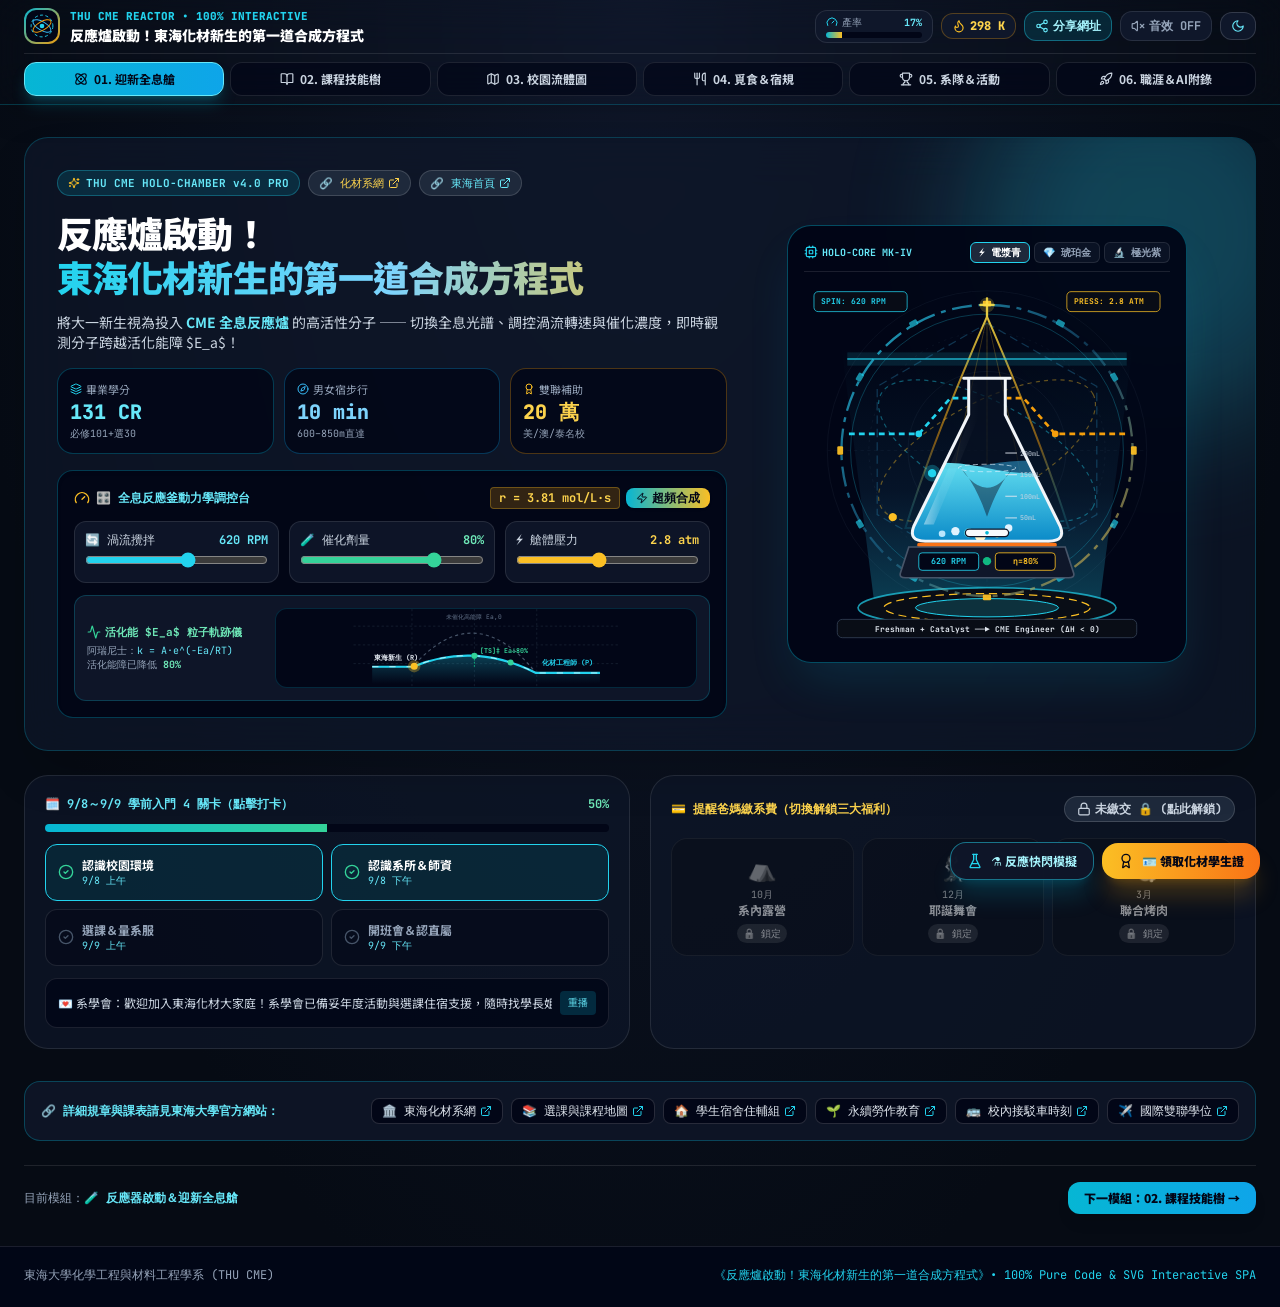
==== index.html @ 2db6695a "Deploy THU CME Reactor Interactive Web App & Dialogue PDF" ====
<!doctype html>
<html lang="zh-TW" class="dark">

<head>
  <meta charset="UTF-8" />
  <meta name="viewport" content="width=device-width, initial-scale=1.0, maximum-scale=5.0" />
  <title>反應爐啟動！東海化材新生的第一道合成方程式 | THU CME Reactor Console</title>
  <link rel="preconnect" href="https://fonts.googleapis.com">
  <link rel="preconnect" href="https://fonts.gstatic.com" crossorigin>
  <link
    href="https://fonts.googleapis.com/css2?family=Inter:wght@400;600;700;900&family=JetBrains+Mono:wght@400;600;700;800&family=Noto+Sans+TC:wght@400;500;700;900&display=swap"
    rel="stylesheet">
  <script type="module" crossorigin src="./assets/index--ersOD9B.js"></script>
  <link rel="stylesheet" crossorigin href="./assets/index-Bvczuf5m.css">
</head>

<body
  class="bg-[#060B14] text-slate-100 antialiased selection:bg-cyan-500/30 selection:text-cyan-200 overflow-x-hidden">
  <div id="root"></div>
</body>

</html>
---- assets/index-Bvczuf5m.css ----
*,:before,:after{--tw-border-spacing-x: 0;--tw-border-spacing-y: 0;--tw-translate-x: 0;--tw-translate-y: 0;--tw-rotate: 0;--tw-skew-x: 0;--tw-skew-y: 0;--tw-scale-x: 1;--tw-scale-y: 1;--tw-pan-x: ;--tw-pan-y: ;--tw-pinch-zoom: ;--tw-scroll-snap-strictness: proximity;--tw-gradient-from-position: ;--tw-gradient-via-position: ;--tw-gradient-to-position: ;--tw-ordinal: ;--tw-slashed-zero: ;--tw-numeric-figure: ;--tw-numeric-spacing: ;--tw-numeric-fraction: ;--tw-ring-inset: ;--tw-ring-offset-width: 0px;--tw-ring-offset-color: #fff;--tw-ring-color: rgb(59 130 246 / .5);--tw-ring-offset-shadow: 0 0 #0000;--tw-ring-shadow: 0 0 #0000;--tw-shadow: 0 0 #0000;--tw-shadow-colored: 0 0 #0000;--tw-blur: ;--tw-brightness: ;--tw-contrast: ;--tw-grayscale: ;--tw-hue-rotate: ;--tw-invert: ;--tw-saturate: ;--tw-sepia: ;--tw-drop-shadow: ;--tw-backdrop-blur: ;--tw-backdrop-brightness: ;--tw-backdrop-contrast: ;--tw-backdrop-grayscale: ;--tw-backdrop-hue-rotate: ;--tw-backdrop-invert: ;--tw-backdrop-opacity: ;--tw-backdrop-saturate: ;--tw-backdrop-sepia: ;--tw-contain-size: ;--tw-contain-layout: ;--tw-contain-paint: ;--tw-contain-style: }::backdrop{--tw-border-spacing-x: 0;--tw-border-spacing-y: 0;--tw-translate-x: 0;--tw-translate-y: 0;--tw-rotate: 0;--tw-skew-x: 0;--tw-skew-y: 0;--tw-scale-x: 1;--tw-scale-y: 1;--tw-pan-x: ;--tw-pan-y: ;--tw-pinch-zoom: ;--tw-scroll-snap-strictness: proximity;--tw-gradient-from-position: ;--tw-gradient-via-position: ;--tw-gradient-to-position: ;--tw-ordinal: ;--tw-slashed-zero: ;--tw-numeric-figure: ;--tw-numeric-spacing: ;--tw-numeric-fraction: ;--tw-ring-inset: ;--tw-ring-offset-width: 0px;--tw-ring-offset-color: #fff;--tw-ring-color: rgb(59 130 246 / .5);--tw-ring-offset-shadow: 0 0 #0000;--tw-ring-shadow: 0 0 #0000;--tw-shadow: 0 0 #0000;--tw-shadow-colored: 0 0 #0000;--tw-blur: ;--tw-brightness: ;--tw-contrast: ;--tw-grayscale: ;--tw-hue-rotate: ;--tw-invert: ;--tw-saturate: ;--tw-sepia: ;--tw-drop-shadow: ;--tw-backdrop-blur: ;--tw-backdrop-brightness: ;--tw-backdrop-contrast: ;--tw-backdrop-grayscale: ;--tw-backdrop-hue-rotate: ;--tw-backdrop-invert: ;--tw-backdrop-opacity: ;--tw-backdrop-saturate: ;--tw-backdrop-sepia: ;--tw-contain-size: ;--tw-contain-layout: ;--tw-contain-paint: ;--tw-contain-style: }*,:before,:after{box-sizing:border-box;border-width:0;border-style:solid;border-color:#e5e7eb}:before,:after{--tw-content: ""}html,:host{line-height:1.5;-webkit-text-size-adjust:100%;-moz-tab-size:4;-o-tab-size:4;tab-size:4;font-family:Noto Sans TC,Inter,system-ui,sans-serif;font-feature-settings:normal;font-variation-settings:normal;-webkit-tap-highlight-color:transparent}body{margin:0;line-height:inherit}hr{height:0;color:inherit;border-top-width:1px}abbr:where([title]){-webkit-text-decoration:underline dotted;text-decoration:underline dotted}h1,h2,h3,h4,h5,h6{font-size:inherit;font-weight:inherit}a{color:inherit;text-decoration:inherit}b,strong{font-weight:bolder}code,kbd,samp,pre{font-family:JetBrains Mono,monospace;font-feature-settings:normal;font-variation-settings:normal;font-size:1em}small{font-size:80%}sub,sup{font-size:75%;line-height:0;position:relative;vertical-align:baseline}sub{bottom:-.25em}sup{top:-.5em}table{text-indent:0;border-color:inherit;border-collapse:collapse}button,input,optgroup,select,textarea{font-family:inherit;font-feature-settings:inherit;font-variation-settings:inherit;font-size:100%;font-weight:inherit;line-height:inherit;letter-spacing:inherit;color:inherit;margin:0;padding:0}button,select{text-transform:none}button,input:where([type=button]),input:where([type=reset]),input:where([type=submit]){-webkit-appearance:button;background-color:transparent;background-image:none}:-moz-focusring{outline:auto}:-moz-ui-invalid{box-shadow:none}progress{vertical-align:baseline}::-webkit-inner-spin-button,::-webkit-outer-spin-button{height:auto}[type=search]{-webkit-appearance:textfield;outline-offset:-2px}::-webkit-search-decoration{-webkit-appearance:none}::-webkit-file-upload-button{-webkit-appearance:button;font:inherit}summary{display:list-item}blockquote,dl,dd,h1,h2,h3,h4,h5,h6,hr,figure,p,pre{margin:0}fieldset{margin:0;padding:0}legend{padding:0}ol,ul,menu{list-style:none;margin:0;padding:0}dialog{padding:0}textarea{resize:vertical}input::-moz-placeholder,textarea::-moz-placeholder{opacity:1;color:#9ca3af}input::placeholder,textarea::placeholder{opacity:1;color:#9ca3af}button,[role=button]{cursor:pointer}:disabled{cursor:default}img,svg,video,canvas,audio,iframe,embed,object{display:block;vertical-align:middle}img,video{max-width:100%;height:auto}[hidden]:where(:not([hidden=until-found])){display:none}html,body{font-family:Noto Sans TC,Inter,system-ui,-apple-system,sans-serif;overflow-x:hidden;max-width:100vw;-webkit-tap-highlight-color:transparent}.pointer-events-none{pointer-events:none}.static{position:static}.fixed{position:fixed}.absolute{position:absolute}.relative{position:relative}.sticky{position:sticky}.inset-0{top:0;right:0;bottom:0;left:0}.-right-24{right:-6rem}.-top-24{top:-6rem}.bottom-3{bottom:.75rem}.left-3{left:.75rem}.right-3{right:.75rem}.top-0{top:0}.z-0{z-index:0}.z-10{z-index:10}.z-40{z-index:40}.z-50{z-index:50}.mx-auto{margin-left:auto;margin-right:auto}.my-1{margin-top:.25rem;margin-bottom:.25rem}.mb-0\.5{margin-bottom:.125rem}.mb-1{margin-bottom:.25rem}.mb-2{margin-bottom:.5rem}.mb-3{margin-bottom:.75rem}.mb-3\.5{margin-bottom:.875rem}.mb-4{margin-bottom:1rem}.ml-1{margin-left:.25rem}.ml-2{margin-left:.5rem}.mt-0\.5{margin-top:.125rem}.mt-1{margin-top:.25rem}.mt-2{margin-top:.5rem}.mt-3{margin-top:.75rem}.mt-4{margin-top:1rem}.mt-6{margin-top:1.5rem}.mt-8{margin-top:2rem}.line-clamp-1{overflow:hidden;display:-webkit-box;-webkit-box-orient:vertical;-webkit-line-clamp:1}.line-clamp-2{overflow:hidden;display:-webkit-box;-webkit-box-orient:vertical;-webkit-line-clamp:2}.block{display:block}.inline-block{display:inline-block}.flex{display:flex}.inline-flex{display:inline-flex}.grid{display:grid}.hidden{display:none}.h-1\.5{height:.375rem}.h-14{height:3.5rem}.h-16{height:4rem}.h-2{height:.5rem}.h-20{height:5rem}.h-3{height:.75rem}.h-3\.5{height:.875rem}.h-32{height:8rem}.h-36{height:9rem}.h-4{height:1rem}.h-5{height:1.25rem}.h-7{height:1.75rem}.h-9{height:2.25rem}.h-96{height:24rem}.h-auto{height:auto}.h-full{height:100%}.max-h-\[90vh\]{max-height:90vh}.min-h-screen{min-height:100vh}.w-14{width:3.5rem}.w-16{width:4rem}.w-20{width:5rem}.w-3{width:.75rem}.w-3\.5{width:.875rem}.w-4{width:1rem}.w-44{width:11rem}.w-48{width:12rem}.w-5{width:1.25rem}.w-7{width:1.75rem}.w-9{width:2.25rem}.w-96{width:24rem}.w-full{width:100%}.min-w-0{min-width:0px}.max-w-7xl{max-width:80rem}.max-w-\[260px\]{max-width:260px}.max-w-\[290px\]{max-width:290px}.max-w-\[360px\]{max-width:360px}.max-w-full{max-width:100%}.max-w-lg{max-width:32rem}.max-w-md{max-width:28rem}.flex-1{flex:1 1 0%}.shrink-0{flex-shrink:0}.origin-center{transform-origin:center}.scale-\[1\.01\]{--tw-scale-x: 1.01;--tw-scale-y: 1.01;transform:translate(var(--tw-translate-x),var(--tw-translate-y)) rotate(var(--tw-rotate)) skew(var(--tw-skew-x)) skewY(var(--tw-skew-y)) scaleX(var(--tw-scale-x)) scaleY(var(--tw-scale-y))}.scale-\[1\.02\]{--tw-scale-x: 1.02;--tw-scale-y: 1.02;transform:translate(var(--tw-translate-x),var(--tw-translate-y)) rotate(var(--tw-rotate)) skew(var(--tw-skew-x)) skewY(var(--tw-skew-y)) scaleX(var(--tw-scale-x)) scaleY(var(--tw-scale-y))}.transform{transform:translate(var(--tw-translate-x),var(--tw-translate-y)) rotate(var(--tw-rotate)) skew(var(--tw-skew-x)) skewY(var(--tw-skew-y)) scaleX(var(--tw-scale-x)) scaleY(var(--tw-scale-y))}@keyframes bounce{0%,to{transform:translateY(-25%);animation-timing-function:cubic-bezier(.8,0,1,1)}50%{transform:none;animation-timing-function:cubic-bezier(0,0,.2,1)}}.animate-bounce{animation:bounce 1s infinite}@keyframes ping{75%,to{transform:scale(2);opacity:0}}.animate-ping{animation:ping 1s cubic-bezier(0,0,.2,1) infinite}@keyframes pulse{50%{opacity:.5}}.animate-pulse{animation:pulse 2s cubic-bezier(.4,0,.6,1) infinite}.animate-spin{animation:spin 1s linear infinite}.animate-spin-reverse{animation:spin 24s linear infinite reverse}@keyframes spin{to{transform:rotate(360deg)}}.animate-spin-slow{animation:spin 18s linear infinite}.cursor-pointer{cursor:pointer}.select-none{-webkit-user-select:none;-moz-user-select:none;user-select:none}.resize{resize:both}.grid-cols-1{grid-template-columns:repeat(1,minmax(0,1fr))}.grid-cols-2{grid-template-columns:repeat(2,minmax(0,1fr))}.grid-cols-3{grid-template-columns:repeat(3,minmax(0,1fr))}.flex-row{flex-direction:row}.flex-col{flex-direction:column}.flex-wrap{flex-wrap:wrap}.items-start{align-items:flex-start}.items-center{align-items:center}.justify-center{justify-content:center}.justify-between{justify-content:space-between}.gap-0\.5{gap:.125rem}.gap-1{gap:.25rem}.gap-1\.5{gap:.375rem}.gap-2{gap:.5rem}.gap-2\.5{gap:.625rem}.gap-3{gap:.75rem}.gap-3\.5{gap:.875rem}.gap-4{gap:1rem}.gap-5{gap:1.25rem}.gap-6{gap:1.5rem}.space-y-1>:not([hidden])~:not([hidden]){--tw-space-y-reverse: 0;margin-top:calc(.25rem * calc(1 - var(--tw-space-y-reverse)));margin-bottom:calc(.25rem * var(--tw-space-y-reverse))}.space-y-1\.5>:not([hidden])~:not([hidden]){--tw-space-y-reverse: 0;margin-top:calc(.375rem * calc(1 - var(--tw-space-y-reverse)));margin-bottom:calc(.375rem * var(--tw-space-y-reverse))}.space-y-2>:not([hidden])~:not([hidden]){--tw-space-y-reverse: 0;margin-top:calc(.5rem * calc(1 - var(--tw-space-y-reverse)));margin-bottom:calc(.5rem * var(--tw-space-y-reverse))}.space-y-2\.5>:not([hidden])~:not([hidden]){--tw-space-y-reverse: 0;margin-top:calc(.625rem * calc(1 - var(--tw-space-y-reverse)));margin-bottom:calc(.625rem * var(--tw-space-y-reverse))}.space-y-3>:not([hidden])~:not([hidden]){--tw-space-y-reverse: 0;margin-top:calc(.75rem * calc(1 - var(--tw-space-y-reverse)));margin-bottom:calc(.75rem * var(--tw-space-y-reverse))}.space-y-3\.5>:not([hidden])~:not([hidden]){--tw-space-y-reverse: 0;margin-top:calc(.875rem * calc(1 - var(--tw-space-y-reverse)));margin-bottom:calc(.875rem * var(--tw-space-y-reverse))}.space-y-4>:not([hidden])~:not([hidden]){--tw-space-y-reverse: 0;margin-top:calc(1rem * calc(1 - var(--tw-space-y-reverse)));margin-bottom:calc(1rem * var(--tw-space-y-reverse))}.space-y-5>:not([hidden])~:not([hidden]){--tw-space-y-reverse: 0;margin-top:calc(1.25rem * calc(1 - var(--tw-space-y-reverse)));margin-bottom:calc(1.25rem * var(--tw-space-y-reverse))}.overflow-hidden{overflow:hidden}.overflow-visible{overflow:visible}.overflow-y-auto{overflow-y:auto}.overflow-x-hidden{overflow-x:hidden}.truncate{overflow:hidden;text-overflow:ellipsis;white-space:nowrap}.break-words{overflow-wrap:break-word}.rounded{border-radius:.25rem}.rounded-2xl{border-radius:1rem}.rounded-3xl{border-radius:1.5rem}.rounded-\[10px\]{border-radius:10px}.rounded-full{border-radius:9999px}.rounded-lg{border-radius:.5rem}.rounded-md{border-radius:.375rem}.rounded-xl{border-radius:.75rem}.border{border-width:1px}.border-2{border-width:2px}.border-b{border-bottom-width:1px}.border-l-2{border-left-width:2px}.border-t{border-top-width:1px}.border-amber-300{--tw-border-opacity: 1;border-color:rgb(252 211 77 / var(--tw-border-opacity, 1))}.border-amber-400{--tw-border-opacity: 1;border-color:rgb(251 191 36 / var(--tw-border-opacity, 1))}.border-amber-400\/30{border-color:#fbbf244d}.border-amber-400\/35{border-color:#fbbf2459}.border-amber-400\/40{border-color:#fbbf2466}.border-amber-400\/50{border-color:#fbbf2480}.border-amber-400\/60{border-color:#fbbf2499}.border-amber-400\/80{border-color:#fbbf24cc}.border-amber-500\/30{border-color:#f59e0b4d}.border-cyan-300{--tw-border-opacity: 1;border-color:rgb(103 232 249 / var(--tw-border-opacity, 1))}.border-cyan-400{--tw-border-opacity: 1;border-color:rgb(34 211 238 / var(--tw-border-opacity, 1))}.border-cyan-400\/30{border-color:#22d3ee4d}.border-cyan-400\/40{border-color:#22d3ee66}.border-cyan-400\/50{border-color:#22d3ee80}.border-cyan-400\/60{border-color:#22d3ee99}.border-cyan-500\/20{border-color:#06b6d433}.border-cyan-500\/25{border-color:#06b6d440}.border-cyan-500\/30{border-color:#06b6d44d}.border-cyan-500\/35{border-color:#06b6d459}.border-cyan-500\/40{border-color:#06b6d466}.border-emerald-400{--tw-border-opacity: 1;border-color:rgb(52 211 153 / var(--tw-border-opacity, 1))}.border-emerald-400\/40{border-color:#34d39966}.border-emerald-400\/50{border-color:#34d39980}.border-emerald-400\/60{border-color:#34d39999}.border-emerald-500\/30{border-color:#10b9814d}.border-orange-400\/60{border-color:#fb923c99}.border-purple-400\/50{border-color:#c084fc80}.border-purple-500\/30{border-color:#a855f74d}.border-rose-400\/70{border-color:#fb7185b3}.border-rose-500{--tw-border-opacity: 1;border-color:rgb(244 63 94 / var(--tw-border-opacity, 1))}.border-rose-500\/60{border-color:#f43f5e99}.border-rose-500\/70{border-color:#f43f5eb3}.border-sky-400\/50{border-color:#38bdf880}.border-sky-500\/30{border-color:#0ea5e94d}.border-white\/10{border-color:#ffffff1a}.border-white\/15{border-color:#ffffff26}.border-yellow-400\/50{border-color:#facc1580}.bg-\[\#040914\]{--tw-bg-opacity: 1;background-color:rgb(4 9 20 / var(--tw-bg-opacity, 1))}.bg-\[\#060B14\]{--tw-bg-opacity: 1;background-color:rgb(6 11 20 / var(--tw-bg-opacity, 1))}.bg-amber-400{--tw-bg-opacity: 1;background-color:rgb(251 191 36 / var(--tw-bg-opacity, 1))}.bg-amber-400\/20{background-color:#fbbf2433}.bg-amber-500\/10{background-color:#f59e0b1a}.bg-amber-500\/15{background-color:#f59e0b26}.bg-amber-500\/20{background-color:#f59e0b33}.bg-amber-950\/40{background-color:#451a0366}.bg-amber-950\/45{background-color:#451a0373}.bg-amber-950\/50{background-color:#451a0380}.bg-cyan-500{--tw-bg-opacity: 1;background-color:rgb(6 182 212 / var(--tw-bg-opacity, 1))}.bg-cyan-500\/15{background-color:#06b6d426}.bg-cyan-500\/20{background-color:#06b6d433}.bg-cyan-500\/25{background-color:#06b6d440}.bg-cyan-950{--tw-bg-opacity: 1;background-color:rgb(8 51 68 / var(--tw-bg-opacity, 1))}.bg-cyan-950\/40{background-color:#08334466}.bg-cyan-950\/45{background-color:#08334473}.bg-cyan-950\/60{background-color:#08334499}.bg-cyan-950\/85{background-color:#083344d9}.bg-emerald-400{--tw-bg-opacity: 1;background-color:rgb(52 211 153 / var(--tw-bg-opacity, 1))}.bg-emerald-500\/20{background-color:#10b98133}.bg-emerald-500\/25{background-color:#10b98140}.bg-emerald-950\/30{background-color:#022c224d}.bg-emerald-950\/40{background-color:#022c2266}.bg-orange-950\/40{background-color:#43140766}.bg-rose-500{--tw-bg-opacity: 1;background-color:rgb(244 63 94 / var(--tw-bg-opacity, 1))}.bg-rose-500\/20{background-color:#f43f5e33}.bg-rose-950\/45{background-color:#4c051973}.bg-rose-950\/50{background-color:#4c051980}.bg-rose-950\/60{background-color:#4c051999}.bg-rose-950\/80{background-color:#4c0519cc}.bg-sky-500\/20{background-color:#0ea5e933}.bg-slate-800{--tw-bg-opacity: 1;background-color:rgb(30 41 59 / var(--tw-bg-opacity, 1))}.bg-slate-900{--tw-bg-opacity: 1;background-color:rgb(15 23 42 / var(--tw-bg-opacity, 1))}.bg-slate-900\/65{background-color:#0f172aa6}.bg-slate-900\/70{background-color:#0f172ab3}.bg-slate-900\/75{background-color:#0f172abf}.bg-slate-900\/80{background-color:#0f172acc}.bg-slate-900\/90{background-color:#0f172ae6}.bg-slate-900\/95{background-color:#0f172af2}.bg-slate-950{--tw-bg-opacity: 1;background-color:rgb(2 6 23 / var(--tw-bg-opacity, 1))}.bg-slate-950\/40{background-color:#02061766}.bg-slate-950\/50{background-color:#02061780}.bg-slate-950\/60{background-color:#02061799}.bg-slate-950\/65{background-color:#020617a6}.bg-slate-950\/70{background-color:#020617b3}.bg-slate-950\/75{background-color:#020617bf}.bg-slate-950\/80{background-color:#020617cc}.bg-slate-950\/85{background-color:#020617d9}.bg-slate-950\/90{background-color:#020617e6}.bg-slate-950\/95{background-color:#020617f2}.bg-yellow-950\/30{background-color:#4220064d}.bg-\[radial-gradient\(ellipse_at_top\,\#0F172A_0\%\,\#060B14_75\%\)\]{background-image:radial-gradient(ellipse at top,#0f172a,#060b14 75%)}.bg-\[radial-gradient\(ellipse_at_top\,\#E0F2FE_0\%\,\#0F172A_100\%\)\]{background-image:radial-gradient(ellipse at top,#e0f2fe,#0f172a)}.bg-gradient-to-br{background-image:linear-gradient(to bottom right,var(--tw-gradient-stops))}.bg-gradient-to-r{background-image:linear-gradient(to right,var(--tw-gradient-stops))}.from-amber-400{--tw-gradient-from: #fbbf24 var(--tw-gradient-from-position);--tw-gradient-to: rgb(251 191 36 / 0) var(--tw-gradient-to-position);--tw-gradient-stops: var(--tw-gradient-from), var(--tw-gradient-to)}.from-amber-500\/25{--tw-gradient-from: rgb(245 158 11 / .25) var(--tw-gradient-from-position);--tw-gradient-to: rgb(245 158 11 / 0) var(--tw-gradient-to-position);--tw-gradient-stops: var(--tw-gradient-from), var(--tw-gradient-to)}.from-cyan-400{--tw-gradient-from: #22d3ee var(--tw-gradient-from-position);--tw-gradient-to: rgb(34 211 238 / 0) var(--tw-gradient-to-position);--tw-gradient-stops: var(--tw-gradient-from), var(--tw-gradient-to)}.from-cyan-500{--tw-gradient-from: #06b6d4 var(--tw-gradient-from-position);--tw-gradient-to: rgb(6 182 212 / 0) var(--tw-gradient-to-position);--tw-gradient-stops: var(--tw-gradient-from), var(--tw-gradient-to)}.from-cyan-500\/25{--tw-gradient-from: rgb(6 182 212 / .25) var(--tw-gradient-from-position);--tw-gradient-to: rgb(6 182 212 / 0) var(--tw-gradient-to-position);--tw-gradient-stops: var(--tw-gradient-from), var(--tw-gradient-to)}.from-emerald-500\/25{--tw-gradient-from: rgb(16 185 129 / .25) var(--tw-gradient-from-position);--tw-gradient-to: rgb(16 185 129 / 0) var(--tw-gradient-to-position);--tw-gradient-stops: var(--tw-gradient-from), var(--tw-gradient-to)}.from-purple-500\/25{--tw-gradient-from: rgb(168 85 247 / .25) var(--tw-gradient-from-position);--tw-gradient-to: rgb(168 85 247 / 0) var(--tw-gradient-to-position);--tw-gradient-stops: var(--tw-gradient-from), var(--tw-gradient-to)}.from-slate-950{--tw-gradient-from: #020617 var(--tw-gradient-from-position);--tw-gradient-to: rgb(2 6 23 / 0) var(--tw-gradient-to-position);--tw-gradient-stops: var(--tw-gradient-from), var(--tw-gradient-to)}.via-cyan-950\/60{--tw-gradient-to: rgb(8 51 68 / 0) var(--tw-gradient-to-position);--tw-gradient-stops: var(--tw-gradient-from), rgb(8 51 68 / .6) var(--tw-gradient-via-position), var(--tw-gradient-to)}.via-sky-300{--tw-gradient-to: rgb(125 211 252 / 0) var(--tw-gradient-to-position);--tw-gradient-stops: var(--tw-gradient-from), #7dd3fc var(--tw-gradient-via-position), var(--tw-gradient-to)}.to-amber-400{--tw-gradient-to: #fbbf24 var(--tw-gradient-to-position)}.to-amber-500{--tw-gradient-to: #f59e0b var(--tw-gradient-to-position)}.to-emerald-400{--tw-gradient-to: #34d399 var(--tw-gradient-to-position)}.to-indigo-600\/20{--tw-gradient-to: rgb(79 70 229 / .2) var(--tw-gradient-to-position)}.to-orange-500{--tw-gradient-to: #f97316 var(--tw-gradient-to-position)}.to-orange-600\/20{--tw-gradient-to: rgb(234 88 12 / .2) var(--tw-gradient-to-position)}.to-sky-500{--tw-gradient-to: #0ea5e9 var(--tw-gradient-to-position)}.to-sky-600\/20{--tw-gradient-to: rgb(2 132 199 / .2) var(--tw-gradient-to-position)}.to-slate-900{--tw-gradient-to: #0f172a var(--tw-gradient-to-position)}.to-teal-600\/20{--tw-gradient-to: rgb(13 148 136 / .2) var(--tw-gradient-to-position)}.bg-clip-text{-webkit-background-clip:text;background-clip:text}.p-0\.5{padding:.125rem}.p-1{padding:.25rem}.p-1\.5{padding:.375rem}.p-2{padding:.5rem}.p-2\.5{padding:.625rem}.p-3{padding:.75rem}.p-3\.5{padding:.875rem}.p-4{padding:1rem}.p-6{padding:1.5rem}.px-1\.5{padding-left:.375rem;padding-right:.375rem}.px-2{padding-left:.5rem;padding-right:.5rem}.px-2\.5{padding-left:.625rem;padding-right:.625rem}.px-3{padding-left:.75rem;padding-right:.75rem}.px-3\.5{padding-left:.875rem;padding-right:.875rem}.px-4{padding-left:1rem;padding-right:1rem}.py-0\.5{padding-top:.125rem;padding-bottom:.125rem}.py-1{padding-top:.25rem;padding-bottom:.25rem}.py-1\.5{padding-top:.375rem;padding-bottom:.375rem}.py-2{padding-top:.5rem;padding-bottom:.5rem}.py-2\.5{padding-top:.625rem;padding-bottom:.625rem}.py-3{padding-top:.75rem;padding-bottom:.75rem}.py-5{padding-top:1.25rem;padding-bottom:1.25rem}.pb-2{padding-bottom:.5rem}.pb-20{padding-bottom:5rem}.pb-3{padding-bottom:.75rem}.pt-1{padding-top:.25rem}.pt-2{padding-top:.5rem}.pt-2\.5{padding-top:.625rem}.pt-3{padding-top:.75rem}.pt-4{padding-top:1rem}.pt-5{padding-top:1.25rem}.text-left{text-align:left}.text-center{text-align:center}.text-right{text-align:right}.font-mono{font-family:JetBrains Mono,monospace}.text-2xl{font-size:1.5rem;line-height:2rem}.text-\[10px\]{font-size:10px}.text-\[11px\]{font-size:11px}.text-\[9px\]{font-size:9px}.text-base{font-size:1rem;line-height:1.5rem}.text-lg{font-size:1.125rem;line-height:1.75rem}.text-sm{font-size:.875rem;line-height:1.25rem}.text-xl{font-size:1.25rem;line-height:1.75rem}.text-xs{font-size:.75rem;line-height:1rem}.font-black{font-weight:900}.font-bold{font-weight:700}.font-extrabold{font-weight:800}.font-medium{font-weight:500}.font-semibold{font-weight:600}.leading-relaxed{line-height:1.625}.leading-snug{line-height:1.375}.leading-tight{line-height:1.25}.tracking-tight{letter-spacing:-.025em}.tracking-wide{letter-spacing:.025em}.text-amber-200{--tw-text-opacity: 1;color:rgb(253 230 138 / var(--tw-text-opacity, 1))}.text-amber-300{--tw-text-opacity: 1;color:rgb(252 211 77 / var(--tw-text-opacity, 1))}.text-amber-400{--tw-text-opacity: 1;color:rgb(251 191 36 / var(--tw-text-opacity, 1))}.text-cyan-200{--tw-text-opacity: 1;color:rgb(165 243 252 / var(--tw-text-opacity, 1))}.text-cyan-300{--tw-text-opacity: 1;color:rgb(103 232 249 / var(--tw-text-opacity, 1))}.text-cyan-400{--tw-text-opacity: 1;color:rgb(34 211 238 / var(--tw-text-opacity, 1))}.text-emerald-200{--tw-text-opacity: 1;color:rgb(167 243 208 / var(--tw-text-opacity, 1))}.text-emerald-300{--tw-text-opacity: 1;color:rgb(110 231 183 / var(--tw-text-opacity, 1))}.text-emerald-400{--tw-text-opacity: 1;color:rgb(52 211 153 / var(--tw-text-opacity, 1))}.text-rose-200{--tw-text-opacity: 1;color:rgb(254 205 211 / var(--tw-text-opacity, 1))}.text-rose-300{--tw-text-opacity: 1;color:rgb(253 164 175 / var(--tw-text-opacity, 1))}.text-rose-400{--tw-text-opacity: 1;color:rgb(251 113 133 / var(--tw-text-opacity, 1))}.text-sky-300{--tw-text-opacity: 1;color:rgb(125 211 252 / var(--tw-text-opacity, 1))}.text-sky-400{--tw-text-opacity: 1;color:rgb(56 189 248 / var(--tw-text-opacity, 1))}.text-slate-100{--tw-text-opacity: 1;color:rgb(241 245 249 / var(--tw-text-opacity, 1))}.text-slate-200{--tw-text-opacity: 1;color:rgb(226 232 240 / var(--tw-text-opacity, 1))}.text-slate-300{--tw-text-opacity: 1;color:rgb(203 213 225 / var(--tw-text-opacity, 1))}.text-slate-400{--tw-text-opacity: 1;color:rgb(148 163 184 / var(--tw-text-opacity, 1))}.text-slate-500{--tw-text-opacity: 1;color:rgb(100 116 139 / var(--tw-text-opacity, 1))}.text-slate-600{--tw-text-opacity: 1;color:rgb(71 85 105 / var(--tw-text-opacity, 1))}.text-slate-950{--tw-text-opacity: 1;color:rgb(2 6 23 / var(--tw-text-opacity, 1))}.text-transparent{color:transparent}.text-white{--tw-text-opacity: 1;color:rgb(255 255 255 / var(--tw-text-opacity, 1))}.antialiased{-webkit-font-smoothing:antialiased;-moz-osx-font-smoothing:grayscale}.accent-amber-400{accent-color:#fbbf24}.accent-cyan-400{accent-color:#22d3ee}.accent-emerald-400{accent-color:#34d399}.accent-sky-400{accent-color:#38bdf8}.opacity-25{opacity:.25}.opacity-55{opacity:.55}.opacity-65{opacity:.65}.shadow{--tw-shadow: 0 1px 3px 0 rgb(0 0 0 / .1), 0 1px 2px -1px rgb(0 0 0 / .1);--tw-shadow-colored: 0 1px 3px 0 var(--tw-shadow-color), 0 1px 2px -1px var(--tw-shadow-color);box-shadow:var(--tw-ring-offset-shadow, 0 0 #0000),var(--tw-ring-shadow, 0 0 #0000),var(--tw-shadow)}.shadow-2xl{--tw-shadow: 0 25px 50px -12px rgb(0 0 0 / .25);--tw-shadow-colored: 0 25px 50px -12px var(--tw-shadow-color);box-shadow:var(--tw-ring-offset-shadow, 0 0 #0000),var(--tw-ring-shadow, 0 0 #0000),var(--tw-shadow)}.shadow-inner{--tw-shadow: inset 0 2px 4px 0 rgb(0 0 0 / .05);--tw-shadow-colored: inset 0 2px 4px 0 var(--tw-shadow-color);box-shadow:var(--tw-ring-offset-shadow, 0 0 #0000),var(--tw-ring-shadow, 0 0 #0000),var(--tw-shadow)}.shadow-lg{--tw-shadow: 0 10px 15px -3px rgb(0 0 0 / .1), 0 4px 6px -4px rgb(0 0 0 / .1);--tw-shadow-colored: 0 10px 15px -3px var(--tw-shadow-color), 0 4px 6px -4px var(--tw-shadow-color);box-shadow:var(--tw-ring-offset-shadow, 0 0 #0000),var(--tw-ring-shadow, 0 0 #0000),var(--tw-shadow)}.shadow-sm{--tw-shadow: 0 1px 2px 0 rgb(0 0 0 / .05);--tw-shadow-colored: 0 1px 2px 0 var(--tw-shadow-color);box-shadow:var(--tw-ring-offset-shadow, 0 0 #0000),var(--tw-ring-shadow, 0 0 #0000),var(--tw-shadow)}.shadow-xl{--tw-shadow: 0 20px 25px -5px rgb(0 0 0 / .1), 0 8px 10px -6px rgb(0 0 0 / .1);--tw-shadow-colored: 0 20px 25px -5px var(--tw-shadow-color), 0 8px 10px -6px var(--tw-shadow-color);box-shadow:var(--tw-ring-offset-shadow, 0 0 #0000),var(--tw-ring-shadow, 0 0 #0000),var(--tw-shadow)}.shadow-amber-500\/20{--tw-shadow-color: rgb(245 158 11 / .2);--tw-shadow: var(--tw-shadow-colored)}.shadow-amber-500\/25{--tw-shadow-color: rgb(245 158 11 / .25);--tw-shadow: var(--tw-shadow-colored)}.shadow-amber-500\/30{--tw-shadow-color: rgb(245 158 11 / .3);--tw-shadow: var(--tw-shadow-colored)}.shadow-cyan-500\/15{--tw-shadow-color: rgb(6 182 212 / .15);--tw-shadow: var(--tw-shadow-colored)}.shadow-cyan-500\/20{--tw-shadow-color: rgb(6 182 212 / .2);--tw-shadow: var(--tw-shadow-colored)}.shadow-cyan-500\/25{--tw-shadow-color: rgb(6 182 212 / .25);--tw-shadow: var(--tw-shadow-colored)}.ring-2{--tw-ring-offset-shadow: var(--tw-ring-inset) 0 0 0 var(--tw-ring-offset-width) var(--tw-ring-offset-color);--tw-ring-shadow: var(--tw-ring-inset) 0 0 0 calc(2px + var(--tw-ring-offset-width)) var(--tw-ring-color);box-shadow:var(--tw-ring-offset-shadow),var(--tw-ring-shadow),var(--tw-shadow, 0 0 #0000)}.ring-amber-400{--tw-ring-opacity: 1;--tw-ring-color: rgb(251 191 36 / var(--tw-ring-opacity, 1))}.ring-cyan-400\/50{--tw-ring-color: rgb(34 211 238 / .5)}.blur-3xl{--tw-blur: blur(64px);filter:var(--tw-blur) var(--tw-brightness) var(--tw-contrast) var(--tw-grayscale) var(--tw-hue-rotate) var(--tw-invert) var(--tw-saturate) var(--tw-sepia) var(--tw-drop-shadow)}.grayscale{--tw-grayscale: grayscale(100%);filter:var(--tw-blur) var(--tw-brightness) var(--tw-contrast) var(--tw-grayscale) var(--tw-hue-rotate) var(--tw-invert) var(--tw-saturate) var(--tw-sepia) var(--tw-drop-shadow)}.filter{filter:var(--tw-blur) var(--tw-brightness) var(--tw-contrast) var(--tw-grayscale) var(--tw-hue-rotate) var(--tw-invert) var(--tw-saturate) var(--tw-sepia) var(--tw-drop-shadow)}.backdrop-blur-md{--tw-backdrop-blur: blur(12px);-webkit-backdrop-filter:var(--tw-backdrop-blur) var(--tw-backdrop-brightness) var(--tw-backdrop-contrast) var(--tw-backdrop-grayscale) var(--tw-backdrop-hue-rotate) var(--tw-backdrop-invert) var(--tw-backdrop-opacity) var(--tw-backdrop-saturate) var(--tw-backdrop-sepia);backdrop-filter:var(--tw-backdrop-blur) var(--tw-backdrop-brightness) var(--tw-backdrop-contrast) var(--tw-backdrop-grayscale) var(--tw-backdrop-hue-rotate) var(--tw-backdrop-invert) var(--tw-backdrop-opacity) var(--tw-backdrop-saturate) var(--tw-backdrop-sepia)}.backdrop-blur-xl{--tw-backdrop-blur: blur(24px);-webkit-backdrop-filter:var(--tw-backdrop-blur) var(--tw-backdrop-brightness) var(--tw-backdrop-contrast) var(--tw-backdrop-grayscale) var(--tw-backdrop-hue-rotate) var(--tw-backdrop-invert) var(--tw-backdrop-opacity) var(--tw-backdrop-saturate) var(--tw-backdrop-sepia);backdrop-filter:var(--tw-backdrop-blur) var(--tw-backdrop-brightness) var(--tw-backdrop-contrast) var(--tw-backdrop-grayscale) var(--tw-backdrop-hue-rotate) var(--tw-backdrop-invert) var(--tw-backdrop-opacity) var(--tw-backdrop-saturate) var(--tw-backdrop-sepia)}.transition-all{transition-property:all;transition-timing-function:cubic-bezier(.4,0,.2,1);transition-duration:.15s}.transition-colors{transition-property:color,background-color,border-color,text-decoration-color,fill,stroke;transition-timing-function:cubic-bezier(.4,0,.2,1);transition-duration:.15s}.transition-opacity{transition-property:opacity;transition-timing-function:cubic-bezier(.4,0,.2,1);transition-duration:.15s}.transition-transform{transition-property:transform;transition-timing-function:cubic-bezier(.4,0,.2,1);transition-duration:.15s}.duration-200{transition-duration:.2s}.duration-300{transition-duration:.3s}.duration-500{transition-duration:.5s}.duration-700{transition-duration:.7s}::-webkit-scrollbar{width:8px;height:8px}::-webkit-scrollbar-track{background:#060b14cc}::-webkit-scrollbar-thumb{background:#06b6d459;border-radius:9999px}::-webkit-scrollbar-thumb:hover{background:#06b6d4a6}@keyframes flowDash{to{stroke-dashoffset:-48}}.animate-flow-dash{animation:flowDash 1.4s linear infinite}@keyframes flowDashFast{to{stroke-dashoffset:-64}}.animate-flow-fast{animation:flowDashFast .8s linear infinite}@keyframes bubbleRise{0%{transform:translateY(0) scale(.8);opacity:0}40%{opacity:.9}to{transform:translateY(-82px) scale(1.3);opacity:0}}.animate-bubble-1{animation:bubbleRise 2.6s ease-in infinite}.animate-bubble-2{animation:bubbleRise 3.2s ease-in .7s infinite}.animate-bubble-3{animation:bubbleRise 2.1s ease-in 1.3s infinite}.animate-bubble-4{animation:bubbleRise 2.9s ease-in .4s infinite}@keyframes holoScan{0%,to{transform:translateY(0);opacity:.25}50%{transform:translateY(230px);opacity:.75}}.animate-holo-scan{animation:holoScan 4.2s ease-in-out infinite}@keyframes floatSlow{0%,to{transform:translateY(0)}50%{transform:translateY(-6px)}}.animate-float-slow{animation:floatSlow 3.6s ease-in-out infinite}@keyframes radarSweep{0%{transform:rotate(0)}to{transform:rotate(360deg)}}.animate-radar-sweep{transform-origin:center;animation:radarSweep 6s linear infinite}@keyframes waveSlide{0%,to{transform:translate(0)}50%{transform:translate(-18px)}}.animate-wave-slide{animation:waveSlide 3.2s ease-in-out infinite}@keyframes pistonPump{0%,to{transform:translateY(0)}50%{transform:translateY(8px)}}.animate-piston{animation:pistonPump 1.2s ease-in-out infinite}@keyframes dangerShake{0%,to{transform:translate(0)}20%{transform:translate(-4px) rotate(-.5deg)}40%{transform:translate(4px) rotate(.5deg)}60%{transform:translate(-3px)}80%{transform:translate(3px)}}.animate-danger-shake{animation:dangerShake .45s ease-in-out infinite}.selection\:bg-cyan-500\/30 *::-moz-selection{background-color:#06b6d44d}.selection\:bg-cyan-500\/30 *::selection{background-color:#06b6d44d}.selection\:text-cyan-200 *::-moz-selection{--tw-text-opacity: 1;color:rgb(165 243 252 / var(--tw-text-opacity, 1))}.selection\:text-cyan-200 *::selection{--tw-text-opacity: 1;color:rgb(165 243 252 / var(--tw-text-opacity, 1))}.selection\:bg-cyan-500\/30::-moz-selection{background-color:#06b6d44d}.selection\:bg-cyan-500\/30::selection{background-color:#06b6d44d}.selection\:text-cyan-200::-moz-selection{--tw-text-opacity: 1;color:rgb(165 243 252 / var(--tw-text-opacity, 1))}.selection\:text-cyan-200::selection{--tw-text-opacity: 1;color:rgb(165 243 252 / var(--tw-text-opacity, 1))}.hover\:-translate-y-0\.5:hover{--tw-translate-y: -.125rem;transform:translate(var(--tw-translate-x),var(--tw-translate-y)) rotate(var(--tw-rotate)) skew(var(--tw-skew-x)) skewY(var(--tw-skew-y)) scaleX(var(--tw-scale-x)) scaleY(var(--tw-scale-y))}.hover\:border-cyan-400\/40:hover{border-color:#22d3ee66}.hover\:border-cyan-400\/50:hover{border-color:#22d3ee80}.hover\:border-cyan-400\/60:hover{border-color:#22d3ee99}.hover\:border-white\/25:hover{border-color:#ffffff40}.hover\:bg-amber-300:hover{--tw-bg-opacity: 1;background-color:rgb(252 211 77 / var(--tw-bg-opacity, 1))}.hover\:bg-amber-500\/30:hover{background-color:#f59e0b4d}.hover\:bg-cyan-500\/25:hover{background-color:#06b6d440}.hover\:bg-cyan-500\/30:hover{background-color:#06b6d44d}.hover\:bg-emerald-500\/30:hover{background-color:#10b9814d}.hover\:bg-slate-700:hover{--tw-bg-opacity: 1;background-color:rgb(51 65 85 / var(--tw-bg-opacity, 1))}.hover\:bg-slate-800:hover{--tw-bg-opacity: 1;background-color:rgb(30 41 59 / var(--tw-bg-opacity, 1))}.hover\:bg-slate-900:hover{--tw-bg-opacity: 1;background-color:rgb(15 23 42 / var(--tw-bg-opacity, 1))}.hover\:from-amber-300:hover{--tw-gradient-from: #fcd34d var(--tw-gradient-from-position);--tw-gradient-to: rgb(252 211 77 / 0) var(--tw-gradient-to-position);--tw-gradient-stops: var(--tw-gradient-from), var(--tw-gradient-to)}.hover\:from-cyan-400:hover{--tw-gradient-from: #22d3ee var(--tw-gradient-from-position);--tw-gradient-to: rgb(34 211 238 / 0) var(--tw-gradient-to-position);--tw-gradient-stops: var(--tw-gradient-from), var(--tw-gradient-to)}.hover\:to-orange-400:hover{--tw-gradient-to: #fb923c var(--tw-gradient-to-position)}.hover\:to-sky-400:hover{--tw-gradient-to: #38bdf8 var(--tw-gradient-to-position)}.hover\:text-cyan-300:hover{--tw-text-opacity: 1;color:rgb(103 232 249 / var(--tw-text-opacity, 1))}.hover\:text-slate-200:hover{--tw-text-opacity: 1;color:rgb(226 232 240 / var(--tw-text-opacity, 1))}.hover\:text-white:hover{--tw-text-opacity: 1;color:rgb(255 255 255 / var(--tw-text-opacity, 1))}.hover\:brightness-110:hover{--tw-brightness: brightness(1.1);filter:var(--tw-blur) var(--tw-brightness) var(--tw-contrast) var(--tw-grayscale) var(--tw-hue-rotate) var(--tw-invert) var(--tw-saturate) var(--tw-sepia) var(--tw-drop-shadow)}.focus\:border-cyan-400:focus{--tw-border-opacity: 1;border-color:rgb(34 211 238 / var(--tw-border-opacity, 1))}.focus\:outline-none:focus{outline:2px solid transparent;outline-offset:2px}.group:hover .group-hover\:scale-110{--tw-scale-x: 1.1;--tw-scale-y: 1.1;transform:translate(var(--tw-translate-x),var(--tw-translate-y)) rotate(var(--tw-rotate)) skew(var(--tw-skew-x)) skewY(var(--tw-skew-y)) scaleX(var(--tw-scale-x)) scaleY(var(--tw-scale-y))}@media (min-width: 640px){.sm\:bottom-5{bottom:1.25rem}.sm\:left-auto{left:auto}.sm\:right-5{right:1.25rem}.sm\:col-span-5{grid-column:span 5 / span 5}.sm\:col-span-7{grid-column:span 7 / span 7}.sm\:inline{display:inline}.sm\:h-16{height:4rem}.sm\:h-36{height:9rem}.sm\:h-4{height:1rem}.sm\:h-40{height:10rem}.sm\:w-16{width:4rem}.sm\:w-24{width:6rem}.sm\:w-4{width:1rem}.sm\:w-44{width:11rem}.sm\:w-full{width:100%}.sm\:max-w-\[280px\]{max-width:280px}.sm\:max-w-\[400px\]{max-width:400px}.sm\:grid-cols-12{grid-template-columns:repeat(12,minmax(0,1fr))}.sm\:grid-cols-2{grid-template-columns:repeat(2,minmax(0,1fr))}.sm\:grid-cols-3{grid-template-columns:repeat(3,minmax(0,1fr))}.sm\:grid-cols-4{grid-template-columns:repeat(4,minmax(0,1fr))}.sm\:flex-row{flex-direction:row}.sm\:items-center{align-items:center}.sm\:justify-end{justify-content:flex-end}.sm\:gap-2{gap:.5rem}.sm\:gap-2\.5{gap:.625rem}.sm\:gap-4{gap:1rem}.sm\:gap-5{gap:1.25rem}.sm\:gap-6{gap:1.5rem}.sm\:space-y-5>:not([hidden])~:not([hidden]){--tw-space-y-reverse: 0;margin-top:calc(1.25rem * calc(1 - var(--tw-space-y-reverse)));margin-bottom:calc(1.25rem * var(--tw-space-y-reverse))}.sm\:space-y-6>:not([hidden])~:not([hidden]){--tw-space-y-reverse: 0;margin-top:calc(1.5rem * calc(1 - var(--tw-space-y-reverse)));margin-bottom:calc(1.5rem * var(--tw-space-y-reverse))}.sm\:truncate{overflow:hidden;text-overflow:ellipsis;white-space:nowrap}.sm\:rounded-3xl{border-radius:1.5rem}.sm\:p-2\.5{padding:.625rem}.sm\:p-3{padding:.75rem}.sm\:p-4{padding:1rem}.sm\:p-5{padding:1.25rem}.sm\:p-6{padding:1.5rem}.sm\:px-2\.5{padding-left:.625rem;padding-right:.625rem}.sm\:px-3{padding-left:.75rem;padding-right:.75rem}.sm\:px-4{padding-left:1rem;padding-right:1rem}.sm\:px-5{padding-left:1.25rem;padding-right:1.25rem}.sm\:px-6{padding-left:1.5rem;padding-right:1.5rem}.sm\:py-2{padding-top:.5rem;padding-bottom:.5rem}.sm\:py-2\.5{padding-top:.625rem;padding-bottom:.625rem}.sm\:py-8{padding-top:2rem;padding-bottom:2rem}.sm\:pb-6{padding-bottom:1.5rem}.sm\:text-left{text-align:left}.sm\:text-2xl{font-size:1.5rem;line-height:2rem}.sm\:text-3xl{font-size:1.875rem;line-height:2.25rem}.sm\:text-\[10px\]{font-size:10px}.sm\:text-\[11px\]{font-size:11px}.sm\:text-base{font-size:1rem;line-height:1.5rem}.sm\:text-lg{font-size:1.125rem;line-height:1.75rem}.sm\:text-sm{font-size:.875rem;line-height:1.25rem}.sm\:text-xl{font-size:1.25rem;line-height:1.75rem}.sm\:text-xs{font-size:.75rem;line-height:1rem}}@media (min-width: 768px){.md\:inline{display:inline}.md\:grid-cols-2{grid-template-columns:repeat(2,minmax(0,1fr))}.md\:grid-cols-3{grid-template-columns:repeat(3,minmax(0,1fr))}.md\:p-8{padding:2rem}.md\:text-4xl{font-size:2.25rem;line-height:2.5rem}}@media (min-width: 1024px){.lg\:col-span-5{grid-column:span 5 / span 5}.lg\:col-span-6{grid-column:span 6 / span 6}.lg\:col-span-7{grid-column:span 7 / span 7}.lg\:grid-cols-1{grid-template-columns:repeat(1,minmax(0,1fr))}.lg\:grid-cols-12{grid-template-columns:repeat(12,minmax(0,1fr))}.lg\:grid-cols-4{grid-template-columns:repeat(4,minmax(0,1fr))}.lg\:grid-cols-6{grid-template-columns:repeat(6,minmax(0,1fr))}.lg\:grid-cols-7{grid-template-columns:repeat(7,minmax(0,1fr))}}
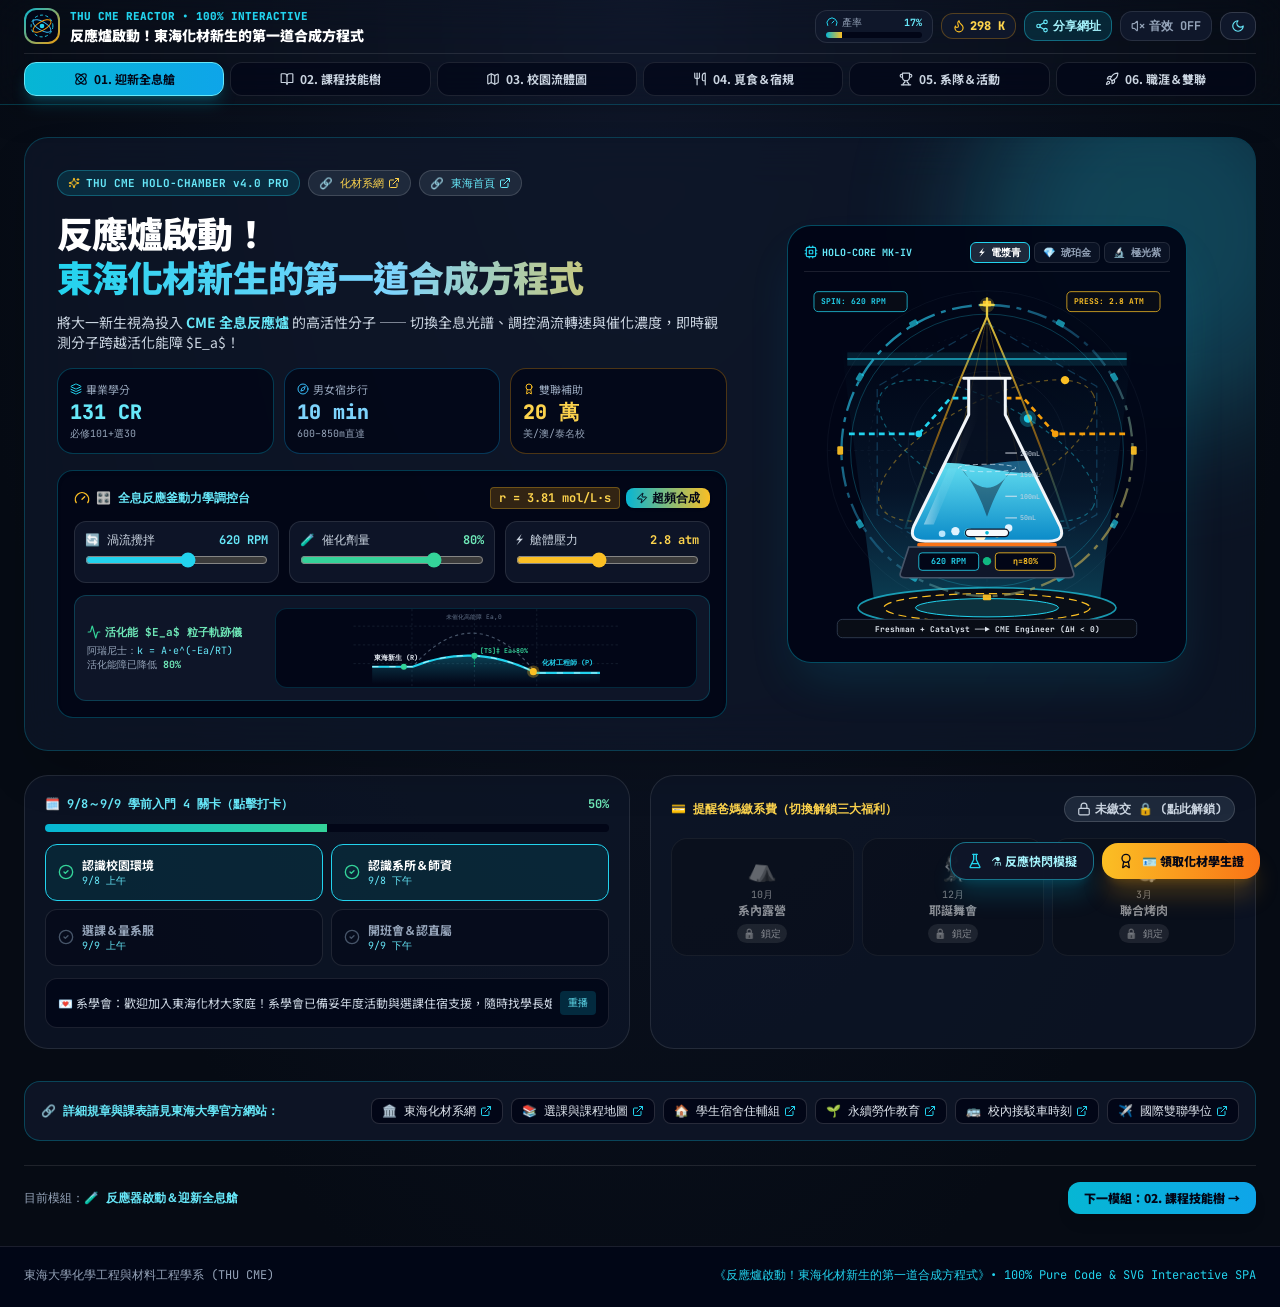
==== commit c0d44ada: "Remove AI dialogue log section from Module 6 and keep pure web app" ====
--- a/index.html
+++ b/index.html
@@ -10,8 +10,8 @@
   <link
     href="https://fonts.googleapis.com/css2?family=Inter:wght@400;600;700;900&family=JetBrains+Mono:wght@400;600;700;800&family=Noto+Sans+TC:wght@400;500;700;900&display=swap"
     rel="stylesheet">
-  <script type="module" crossorigin src="./assets/index--ersOD9B.js"></script>
-  <link rel="stylesheet" crossorigin href="./assets/index-Bvczuf5m.css">
+  <script type="module" crossorigin src="./assets/index-DQQYzD-l.js"></script>
+  <link rel="stylesheet" crossorigin href="./assets/index-CqMVUluz.css">
 </head>
 
 <body
--- a/assets/index-CqMVUluz.css
+++ b/assets/index-CqMVUluz.css
@@ -0,0 +1 @@
+*,:before,:after{--tw-border-spacing-x: 0;--tw-border-spacing-y: 0;--tw-translate-x: 0;--tw-translate-y: 0;--tw-rotate: 0;--tw-skew-x: 0;--tw-skew-y: 0;--tw-scale-x: 1;--tw-scale-y: 1;--tw-pan-x: ;--tw-pan-y: ;--tw-pinch-zoom: ;--tw-scroll-snap-strictness: proximity;--tw-gradient-from-position: ;--tw-gradient-via-position: ;--tw-gradient-to-position: ;--tw-ordinal: ;--tw-slashed-zero: ;--tw-numeric-figure: ;--tw-numeric-spacing: ;--tw-numeric-fraction: ;--tw-ring-inset: ;--tw-ring-offset-width: 0px;--tw-ring-offset-color: #fff;--tw-ring-color: rgb(59 130 246 / .5);--tw-ring-offset-shadow: 0 0 #0000;--tw-ring-shadow: 0 0 #0000;--tw-shadow: 0 0 #0000;--tw-shadow-colored: 0 0 #0000;--tw-blur: ;--tw-brightness: ;--tw-contrast: ;--tw-grayscale: ;--tw-hue-rotate: ;--tw-invert: ;--tw-saturate: ;--tw-sepia: ;--tw-drop-shadow: ;--tw-backdrop-blur: ;--tw-backdrop-brightness: ;--tw-backdrop-contrast: ;--tw-backdrop-grayscale: ;--tw-backdrop-hue-rotate: ;--tw-backdrop-invert: ;--tw-backdrop-opacity: ;--tw-backdrop-saturate: ;--tw-backdrop-sepia: ;--tw-contain-size: ;--tw-contain-layout: ;--tw-contain-paint: ;--tw-contain-style: }::backdrop{--tw-border-spacing-x: 0;--tw-border-spacing-y: 0;--tw-translate-x: 0;--tw-translate-y: 0;--tw-rotate: 0;--tw-skew-x: 0;--tw-skew-y: 0;--tw-scale-x: 1;--tw-scale-y: 1;--tw-pan-x: ;--tw-pan-y: ;--tw-pinch-zoom: ;--tw-scroll-snap-strictness: proximity;--tw-gradient-from-position: ;--tw-gradient-via-position: ;--tw-gradient-to-position: ;--tw-ordinal: ;--tw-slashed-zero: ;--tw-numeric-figure: ;--tw-numeric-spacing: ;--tw-numeric-fraction: ;--tw-ring-inset: ;--tw-ring-offset-width: 0px;--tw-ring-offset-color: #fff;--tw-ring-color: rgb(59 130 246 / .5);--tw-ring-offset-shadow: 0 0 #0000;--tw-ring-shadow: 0 0 #0000;--tw-shadow: 0 0 #0000;--tw-shadow-colored: 0 0 #0000;--tw-blur: ;--tw-brightness: ;--tw-contrast: ;--tw-grayscale: ;--tw-hue-rotate: ;--tw-invert: ;--tw-saturate: ;--tw-sepia: ;--tw-drop-shadow: ;--tw-backdrop-blur: ;--tw-backdrop-brightness: ;--tw-backdrop-contrast: ;--tw-backdrop-grayscale: ;--tw-backdrop-hue-rotate: ;--tw-backdrop-invert: ;--tw-backdrop-opacity: ;--tw-backdrop-saturate: ;--tw-backdrop-sepia: ;--tw-contain-size: ;--tw-contain-layout: ;--tw-contain-paint: ;--tw-contain-style: }*,:before,:after{box-sizing:border-box;border-width:0;border-style:solid;border-color:#e5e7eb}:before,:after{--tw-content: ""}html,:host{line-height:1.5;-webkit-text-size-adjust:100%;-moz-tab-size:4;-o-tab-size:4;tab-size:4;font-family:Noto Sans TC,Inter,system-ui,sans-serif;font-feature-settings:normal;font-variation-settings:normal;-webkit-tap-highlight-color:transparent}body{margin:0;line-height:inherit}hr{height:0;color:inherit;border-top-width:1px}abbr:where([title]){-webkit-text-decoration:underline dotted;text-decoration:underline dotted}h1,h2,h3,h4,h5,h6{font-size:inherit;font-weight:inherit}a{color:inherit;text-decoration:inherit}b,strong{font-weight:bolder}code,kbd,samp,pre{font-family:JetBrains Mono,monospace;font-feature-settings:normal;font-variation-settings:normal;font-size:1em}small{font-size:80%}sub,sup{font-size:75%;line-height:0;position:relative;vertical-align:baseline}sub{bottom:-.25em}sup{top:-.5em}table{text-indent:0;border-color:inherit;border-collapse:collapse}button,input,optgroup,select,textarea{font-family:inherit;font-feature-settings:inherit;font-variation-settings:inherit;font-size:100%;font-weight:inherit;line-height:inherit;letter-spacing:inherit;color:inherit;margin:0;padding:0}button,select{text-transform:none}button,input:where([type=button]),input:where([type=reset]),input:where([type=submit]){-webkit-appearance:button;background-color:transparent;background-image:none}:-moz-focusring{outline:auto}:-moz-ui-invalid{box-shadow:none}progress{vertical-align:baseline}::-webkit-inner-spin-button,::-webkit-outer-spin-button{height:auto}[type=search]{-webkit-appearance:textfield;outline-offset:-2px}::-webkit-search-decoration{-webkit-appearance:none}::-webkit-file-upload-button{-webkit-appearance:button;font:inherit}summary{display:list-item}blockquote,dl,dd,h1,h2,h3,h4,h5,h6,hr,figure,p,pre{margin:0}fieldset{margin:0;padding:0}legend{padding:0}ol,ul,menu{list-style:none;margin:0;padding:0}dialog{padding:0}textarea{resize:vertical}input::-moz-placeholder,textarea::-moz-placeholder{opacity:1;color:#9ca3af}input::placeholder,textarea::placeholder{opacity:1;color:#9ca3af}button,[role=button]{cursor:pointer}:disabled{cursor:default}img,svg,video,canvas,audio,iframe,embed,object{display:block;vertical-align:middle}img,video{max-width:100%;height:auto}[hidden]:where(:not([hidden=until-found])){display:none}html,body{font-family:Noto Sans TC,Inter,system-ui,-apple-system,sans-serif;overflow-x:hidden;max-width:100vw;-webkit-tap-highlight-color:transparent}.pointer-events-none{pointer-events:none}.static{position:static}.fixed{position:fixed}.absolute{position:absolute}.relative{position:relative}.sticky{position:sticky}.inset-0{top:0;right:0;bottom:0;left:0}.-right-24{right:-6rem}.-top-24{top:-6rem}.bottom-3{bottom:.75rem}.left-3{left:.75rem}.right-3{right:.75rem}.top-0{top:0}.z-0{z-index:0}.z-10{z-index:10}.z-40{z-index:40}.z-50{z-index:50}.mx-auto{margin-left:auto;margin-right:auto}.my-1{margin-top:.25rem;margin-bottom:.25rem}.mb-0\.5{margin-bottom:.125rem}.mb-1{margin-bottom:.25rem}.mb-2{margin-bottom:.5rem}.mb-3{margin-bottom:.75rem}.mb-3\.5{margin-bottom:.875rem}.mb-4{margin-bottom:1rem}.ml-1{margin-left:.25rem}.ml-2{margin-left:.5rem}.mt-0\.5{margin-top:.125rem}.mt-1{margin-top:.25rem}.mt-2{margin-top:.5rem}.mt-3{margin-top:.75rem}.mt-4{margin-top:1rem}.mt-6{margin-top:1.5rem}.mt-8{margin-top:2rem}.line-clamp-1{overflow:hidden;display:-webkit-box;-webkit-box-orient:vertical;-webkit-line-clamp:1}.line-clamp-2{overflow:hidden;display:-webkit-box;-webkit-box-orient:vertical;-webkit-line-clamp:2}.block{display:block}.inline-block{display:inline-block}.flex{display:flex}.inline-flex{display:inline-flex}.grid{display:grid}.hidden{display:none}.h-1\.5{height:.375rem}.h-14{height:3.5rem}.h-16{height:4rem}.h-2{height:.5rem}.h-20{height:5rem}.h-3{height:.75rem}.h-3\.5{height:.875rem}.h-32{height:8rem}.h-36{height:9rem}.h-4{height:1rem}.h-5{height:1.25rem}.h-7{height:1.75rem}.h-9{height:2.25rem}.h-96{height:24rem}.h-auto{height:auto}.h-full{height:100%}.max-h-\[90vh\]{max-height:90vh}.min-h-screen{min-height:100vh}.w-14{width:3.5rem}.w-16{width:4rem}.w-20{width:5rem}.w-3{width:.75rem}.w-3\.5{width:.875rem}.w-4{width:1rem}.w-44{width:11rem}.w-48{width:12rem}.w-5{width:1.25rem}.w-7{width:1.75rem}.w-9{width:2.25rem}.w-96{width:24rem}.w-full{width:100%}.min-w-0{min-width:0px}.max-w-7xl{max-width:80rem}.max-w-\[260px\]{max-width:260px}.max-w-\[290px\]{max-width:290px}.max-w-\[360px\]{max-width:360px}.max-w-full{max-width:100%}.max-w-lg{max-width:32rem}.max-w-md{max-width:28rem}.flex-1{flex:1 1 0%}.shrink-0{flex-shrink:0}.origin-center{transform-origin:center}.scale-\[1\.01\]{--tw-scale-x: 1.01;--tw-scale-y: 1.01;transform:translate(var(--tw-translate-x),var(--tw-translate-y)) rotate(var(--tw-rotate)) skew(var(--tw-skew-x)) skewY(var(--tw-skew-y)) scaleX(var(--tw-scale-x)) scaleY(var(--tw-scale-y))}.scale-\[1\.02\]{--tw-scale-x: 1.02;--tw-scale-y: 1.02;transform:translate(var(--tw-translate-x),var(--tw-translate-y)) rotate(var(--tw-rotate)) skew(var(--tw-skew-x)) skewY(var(--tw-skew-y)) scaleX(var(--tw-scale-x)) scaleY(var(--tw-scale-y))}.transform{transform:translate(var(--tw-translate-x),var(--tw-translate-y)) rotate(var(--tw-rotate)) skew(var(--tw-skew-x)) skewY(var(--tw-skew-y)) scaleX(var(--tw-scale-x)) scaleY(var(--tw-scale-y))}@keyframes bounce{0%,to{transform:translateY(-25%);animation-timing-function:cubic-bezier(.8,0,1,1)}50%{transform:none;animation-timing-function:cubic-bezier(0,0,.2,1)}}.animate-bounce{animation:bounce 1s infinite}@keyframes ping{75%,to{transform:scale(2);opacity:0}}.animate-ping{animation:ping 1s cubic-bezier(0,0,.2,1) infinite}@keyframes pulse{50%{opacity:.5}}.animate-pulse{animation:pulse 2s cubic-bezier(.4,0,.6,1) infinite}.animate-spin{animation:spin 1s linear infinite}.animate-spin-reverse{animation:spin 24s linear infinite reverse}@keyframes spin{to{transform:rotate(360deg)}}.animate-spin-slow{animation:spin 18s linear infinite}.cursor-pointer{cursor:pointer}.select-none{-webkit-user-select:none;-moz-user-select:none;user-select:none}.resize{resize:both}.grid-cols-1{grid-template-columns:repeat(1,minmax(0,1fr))}.grid-cols-2{grid-template-columns:repeat(2,minmax(0,1fr))}.grid-cols-3{grid-template-columns:repeat(3,minmax(0,1fr))}.flex-row{flex-direction:row}.flex-col{flex-direction:column}.flex-wrap{flex-wrap:wrap}.items-start{align-items:flex-start}.items-center{align-items:center}.justify-center{justify-content:center}.justify-between{justify-content:space-between}.gap-1{gap:.25rem}.gap-1\.5{gap:.375rem}.gap-2{gap:.5rem}.gap-2\.5{gap:.625rem}.gap-3{gap:.75rem}.gap-3\.5{gap:.875rem}.gap-4{gap:1rem}.gap-5{gap:1.25rem}.gap-6{gap:1.5rem}.space-y-1>:not([hidden])~:not([hidden]){--tw-space-y-reverse: 0;margin-top:calc(.25rem * calc(1 - var(--tw-space-y-reverse)));margin-bottom:calc(.25rem * var(--tw-space-y-reverse))}.space-y-1\.5>:not([hidden])~:not([hidden]){--tw-space-y-reverse: 0;margin-top:calc(.375rem * calc(1 - var(--tw-space-y-reverse)));margin-bottom:calc(.375rem * var(--tw-space-y-reverse))}.space-y-2>:not([hidden])~:not([hidden]){--tw-space-y-reverse: 0;margin-top:calc(.5rem * calc(1 - var(--tw-space-y-reverse)));margin-bottom:calc(.5rem * var(--tw-space-y-reverse))}.space-y-2\.5>:not([hidden])~:not([hidden]){--tw-space-y-reverse: 0;margin-top:calc(.625rem * calc(1 - var(--tw-space-y-reverse)));margin-bottom:calc(.625rem * var(--tw-space-y-reverse))}.space-y-3>:not([hidden])~:not([hidden]){--tw-space-y-reverse: 0;margin-top:calc(.75rem * calc(1 - var(--tw-space-y-reverse)));margin-bottom:calc(.75rem * var(--tw-space-y-reverse))}.space-y-3\.5>:not([hidden])~:not([hidden]){--tw-space-y-reverse: 0;margin-top:calc(.875rem * calc(1 - var(--tw-space-y-reverse)));margin-bottom:calc(.875rem * var(--tw-space-y-reverse))}.space-y-4>:not([hidden])~:not([hidden]){--tw-space-y-reverse: 0;margin-top:calc(1rem * calc(1 - var(--tw-space-y-reverse)));margin-bottom:calc(1rem * var(--tw-space-y-reverse))}.space-y-5>:not([hidden])~:not([hidden]){--tw-space-y-reverse: 0;margin-top:calc(1.25rem * calc(1 - var(--tw-space-y-reverse)));margin-bottom:calc(1.25rem * var(--tw-space-y-reverse))}.overflow-hidden{overflow:hidden}.overflow-visible{overflow:visible}.overflow-y-auto{overflow-y:auto}.overflow-x-hidden{overflow-x:hidden}.truncate{overflow:hidden;text-overflow:ellipsis;white-space:nowrap}.break-words{overflow-wrap:break-word}.rounded{border-radius:.25rem}.rounded-2xl{border-radius:1rem}.rounded-3xl{border-radius:1.5rem}.rounded-\[10px\]{border-radius:10px}.rounded-full{border-radius:9999px}.rounded-lg{border-radius:.5rem}.rounded-md{border-radius:.375rem}.rounded-xl{border-radius:.75rem}.border{border-width:1px}.border-2{border-width:2px}.border-b{border-bottom-width:1px}.border-t{border-top-width:1px}.border-amber-300{--tw-border-opacity: 1;border-color:rgb(252 211 77 / var(--tw-border-opacity, 1))}.border-amber-400{--tw-border-opacity: 1;border-color:rgb(251 191 36 / var(--tw-border-opacity, 1))}.border-amber-400\/30{border-color:#fbbf244d}.border-amber-400\/35{border-color:#fbbf2459}.border-amber-400\/40{border-color:#fbbf2466}.border-amber-400\/50{border-color:#fbbf2480}.border-amber-400\/60{border-color:#fbbf2499}.border-amber-400\/80{border-color:#fbbf24cc}.border-amber-500\/30{border-color:#f59e0b4d}.border-cyan-300{--tw-border-opacity: 1;border-color:rgb(103 232 249 / var(--tw-border-opacity, 1))}.border-cyan-400{--tw-border-opacity: 1;border-color:rgb(34 211 238 / var(--tw-border-opacity, 1))}.border-cyan-400\/30{border-color:#22d3ee4d}.border-cyan-400\/40{border-color:#22d3ee66}.border-cyan-400\/50{border-color:#22d3ee80}.border-cyan-400\/60{border-color:#22d3ee99}.border-cyan-500\/20{border-color:#06b6d433}.border-cyan-500\/25{border-color:#06b6d440}.border-cyan-500\/30{border-color:#06b6d44d}.border-cyan-500\/35{border-color:#06b6d459}.border-cyan-500\/40{border-color:#06b6d466}.border-emerald-400{--tw-border-opacity: 1;border-color:rgb(52 211 153 / var(--tw-border-opacity, 1))}.border-emerald-400\/40{border-color:#34d39966}.border-emerald-400\/50{border-color:#34d39980}.border-emerald-400\/60{border-color:#34d39999}.border-emerald-500\/30{border-color:#10b9814d}.border-orange-400\/60{border-color:#fb923c99}.border-purple-400\/50{border-color:#c084fc80}.border-purple-500\/30{border-color:#a855f74d}.border-rose-400\/70{border-color:#fb7185b3}.border-rose-500{--tw-border-opacity: 1;border-color:rgb(244 63 94 / var(--tw-border-opacity, 1))}.border-rose-500\/60{border-color:#f43f5e99}.border-rose-500\/70{border-color:#f43f5eb3}.border-sky-400\/50{border-color:#38bdf880}.border-sky-500\/30{border-color:#0ea5e94d}.border-white\/10{border-color:#ffffff1a}.border-white\/15{border-color:#ffffff26}.border-yellow-400\/50{border-color:#facc1580}.bg-\[\#040914\]{--tw-bg-opacity: 1;background-color:rgb(4 9 20 / var(--tw-bg-opacity, 1))}.bg-\[\#060B14\]{--tw-bg-opacity: 1;background-color:rgb(6 11 20 / var(--tw-bg-opacity, 1))}.bg-amber-400{--tw-bg-opacity: 1;background-color:rgb(251 191 36 / var(--tw-bg-opacity, 1))}.bg-amber-400\/20{background-color:#fbbf2433}.bg-amber-500\/10{background-color:#f59e0b1a}.bg-amber-500\/15{background-color:#f59e0b26}.bg-amber-500\/20{background-color:#f59e0b33}.bg-amber-950\/40{background-color:#451a0366}.bg-amber-950\/45{background-color:#451a0373}.bg-amber-950\/50{background-color:#451a0380}.bg-cyan-500{--tw-bg-opacity: 1;background-color:rgb(6 182 212 / var(--tw-bg-opacity, 1))}.bg-cyan-500\/15{background-color:#06b6d426}.bg-cyan-500\/20{background-color:#06b6d433}.bg-cyan-500\/25{background-color:#06b6d440}.bg-cyan-950{--tw-bg-opacity: 1;background-color:rgb(8 51 68 / var(--tw-bg-opacity, 1))}.bg-cyan-950\/45{background-color:#08334473}.bg-cyan-950\/60{background-color:#08334499}.bg-cyan-950\/85{background-color:#083344d9}.bg-emerald-400{--tw-bg-opacity: 1;background-color:rgb(52 211 153 / var(--tw-bg-opacity, 1))}.bg-emerald-500\/20{background-color:#10b98133}.bg-emerald-500\/25{background-color:#10b98140}.bg-emerald-950\/30{background-color:#022c224d}.bg-emerald-950\/40{background-color:#022c2266}.bg-orange-950\/40{background-color:#43140766}.bg-rose-500{--tw-bg-opacity: 1;background-color:rgb(244 63 94 / var(--tw-bg-opacity, 1))}.bg-rose-500\/20{background-color:#f43f5e33}.bg-rose-950\/45{background-color:#4c051973}.bg-rose-950\/50{background-color:#4c051980}.bg-rose-950\/60{background-color:#4c051999}.bg-rose-950\/80{background-color:#4c0519cc}.bg-sky-500\/20{background-color:#0ea5e933}.bg-slate-800{--tw-bg-opacity: 1;background-color:rgb(30 41 59 / var(--tw-bg-opacity, 1))}.bg-slate-900{--tw-bg-opacity: 1;background-color:rgb(15 23 42 / var(--tw-bg-opacity, 1))}.bg-slate-900\/65{background-color:#0f172aa6}.bg-slate-900\/70{background-color:#0f172ab3}.bg-slate-900\/75{background-color:#0f172abf}.bg-slate-900\/80{background-color:#0f172acc}.bg-slate-900\/90{background-color:#0f172ae6}.bg-slate-900\/95{background-color:#0f172af2}.bg-slate-950{--tw-bg-opacity: 1;background-color:rgb(2 6 23 / var(--tw-bg-opacity, 1))}.bg-slate-950\/40{background-color:#02061766}.bg-slate-950\/50{background-color:#02061780}.bg-slate-950\/60{background-color:#02061799}.bg-slate-950\/65{background-color:#020617a6}.bg-slate-950\/70{background-color:#020617b3}.bg-slate-950\/75{background-color:#020617bf}.bg-slate-950\/80{background-color:#020617cc}.bg-slate-950\/85{background-color:#020617d9}.bg-slate-950\/90{background-color:#020617e6}.bg-slate-950\/95{background-color:#020617f2}.bg-yellow-950\/30{background-color:#4220064d}.bg-\[radial-gradient\(ellipse_at_top\,\#0F172A_0\%\,\#060B14_75\%\)\]{background-image:radial-gradient(ellipse at top,#0f172a,#060b14 75%)}.bg-\[radial-gradient\(ellipse_at_top\,\#E0F2FE_0\%\,\#0F172A_100\%\)\]{background-image:radial-gradient(ellipse at top,#e0f2fe,#0f172a)}.bg-gradient-to-br{background-image:linear-gradient(to bottom right,var(--tw-gradient-stops))}.bg-gradient-to-r{background-image:linear-gradient(to right,var(--tw-gradient-stops))}.from-amber-400{--tw-gradient-from: #fbbf24 var(--tw-gradient-from-position);--tw-gradient-to: rgb(251 191 36 / 0) var(--tw-gradient-to-position);--tw-gradient-stops: var(--tw-gradient-from), var(--tw-gradient-to)}.from-amber-500\/25{--tw-gradient-from: rgb(245 158 11 / .25) var(--tw-gradient-from-position);--tw-gradient-to: rgb(245 158 11 / 0) var(--tw-gradient-to-position);--tw-gradient-stops: var(--tw-gradient-from), var(--tw-gradient-to)}.from-cyan-400{--tw-gradient-from: #22d3ee var(--tw-gradient-from-position);--tw-gradient-to: rgb(34 211 238 / 0) var(--tw-gradient-to-position);--tw-gradient-stops: var(--tw-gradient-from), var(--tw-gradient-to)}.from-cyan-500{--tw-gradient-from: #06b6d4 var(--tw-gradient-from-position);--tw-gradient-to: rgb(6 182 212 / 0) var(--tw-gradient-to-position);--tw-gradient-stops: var(--tw-gradient-from), var(--tw-gradient-to)}.from-cyan-500\/25{--tw-gradient-from: rgb(6 182 212 / .25) var(--tw-gradient-from-position);--tw-gradient-to: rgb(6 182 212 / 0) var(--tw-gradient-to-position);--tw-gradient-stops: var(--tw-gradient-from), var(--tw-gradient-to)}.from-emerald-500\/25{--tw-gradient-from: rgb(16 185 129 / .25) var(--tw-gradient-from-position);--tw-gradient-to: rgb(16 185 129 / 0) var(--tw-gradient-to-position);--tw-gradient-stops: var(--tw-gradient-from), var(--tw-gradient-to)}.from-purple-500\/25{--tw-gradient-from: rgb(168 85 247 / .25) var(--tw-gradient-from-position);--tw-gradient-to: rgb(168 85 247 / 0) var(--tw-gradient-to-position);--tw-gradient-stops: var(--tw-gradient-from), var(--tw-gradient-to)}.from-slate-950{--tw-gradient-from: #020617 var(--tw-gradient-from-position);--tw-gradient-to: rgb(2 6 23 / 0) var(--tw-gradient-to-position);--tw-gradient-stops: var(--tw-gradient-from), var(--tw-gradient-to)}.via-cyan-950\/60{--tw-gradient-to: rgb(8 51 68 / 0) var(--tw-gradient-to-position);--tw-gradient-stops: var(--tw-gradient-from), rgb(8 51 68 / .6) var(--tw-gradient-via-position), var(--tw-gradient-to)}.via-sky-300{--tw-gradient-to: rgb(125 211 252 / 0) var(--tw-gradient-to-position);--tw-gradient-stops: var(--tw-gradient-from), #7dd3fc var(--tw-gradient-via-position), var(--tw-gradient-to)}.to-amber-400{--tw-gradient-to: #fbbf24 var(--tw-gradient-to-position)}.to-amber-500{--tw-gradient-to: #f59e0b var(--tw-gradient-to-position)}.to-emerald-400{--tw-gradient-to: #34d399 var(--tw-gradient-to-position)}.to-indigo-600\/20{--tw-gradient-to: rgb(79 70 229 / .2) var(--tw-gradient-to-position)}.to-orange-500{--tw-gradient-to: #f97316 var(--tw-gradient-to-position)}.to-orange-600\/20{--tw-gradient-to: rgb(234 88 12 / .2) var(--tw-gradient-to-position)}.to-sky-500{--tw-gradient-to: #0ea5e9 var(--tw-gradient-to-position)}.to-sky-600\/20{--tw-gradient-to: rgb(2 132 199 / .2) var(--tw-gradient-to-position)}.to-slate-900{--tw-gradient-to: #0f172a var(--tw-gradient-to-position)}.to-teal-600\/20{--tw-gradient-to: rgb(13 148 136 / .2) var(--tw-gradient-to-position)}.bg-clip-text{-webkit-background-clip:text;background-clip:text}.p-0\.5{padding:.125rem}.p-1{padding:.25rem}.p-1\.5{padding:.375rem}.p-2{padding:.5rem}.p-2\.5{padding:.625rem}.p-3{padding:.75rem}.p-3\.5{padding:.875rem}.p-4{padding:1rem}.p-6{padding:1.5rem}.px-1\.5{padding-left:.375rem;padding-right:.375rem}.px-2{padding-left:.5rem;padding-right:.5rem}.px-2\.5{padding-left:.625rem;padding-right:.625rem}.px-3{padding-left:.75rem;padding-right:.75rem}.px-3\.5{padding-left:.875rem;padding-right:.875rem}.px-4{padding-left:1rem;padding-right:1rem}.py-0\.5{padding-top:.125rem;padding-bottom:.125rem}.py-1{padding-top:.25rem;padding-bottom:.25rem}.py-1\.5{padding-top:.375rem;padding-bottom:.375rem}.py-2{padding-top:.5rem;padding-bottom:.5rem}.py-2\.5{padding-top:.625rem;padding-bottom:.625rem}.py-3{padding-top:.75rem;padding-bottom:.75rem}.py-5{padding-top:1.25rem;padding-bottom:1.25rem}.pb-2{padding-bottom:.5rem}.pb-20{padding-bottom:5rem}.pb-3{padding-bottom:.75rem}.pt-1{padding-top:.25rem}.pt-2{padding-top:.5rem}.pt-2\.5{padding-top:.625rem}.pt-3{padding-top:.75rem}.pt-4{padding-top:1rem}.pt-5{padding-top:1.25rem}.text-left{text-align:left}.text-center{text-align:center}.text-right{text-align:right}.font-mono{font-family:JetBrains Mono,monospace}.text-2xl{font-size:1.5rem;line-height:2rem}.text-\[10px\]{font-size:10px}.text-\[11px\]{font-size:11px}.text-\[9px\]{font-size:9px}.text-base{font-size:1rem;line-height:1.5rem}.text-lg{font-size:1.125rem;line-height:1.75rem}.text-sm{font-size:.875rem;line-height:1.25rem}.text-xl{font-size:1.25rem;line-height:1.75rem}.text-xs{font-size:.75rem;line-height:1rem}.font-black{font-weight:900}.font-bold{font-weight:700}.font-extrabold{font-weight:800}.font-medium{font-weight:500}.font-semibold{font-weight:600}.leading-relaxed{line-height:1.625}.leading-snug{line-height:1.375}.leading-tight{line-height:1.25}.tracking-tight{letter-spacing:-.025em}.tracking-wide{letter-spacing:.025em}.text-amber-200{--tw-text-opacity: 1;color:rgb(253 230 138 / var(--tw-text-opacity, 1))}.text-amber-300{--tw-text-opacity: 1;color:rgb(252 211 77 / var(--tw-text-opacity, 1))}.text-amber-400{--tw-text-opacity: 1;color:rgb(251 191 36 / var(--tw-text-opacity, 1))}.text-cyan-200{--tw-text-opacity: 1;color:rgb(165 243 252 / var(--tw-text-opacity, 1))}.text-cyan-300{--tw-text-opacity: 1;color:rgb(103 232 249 / var(--tw-text-opacity, 1))}.text-cyan-400{--tw-text-opacity: 1;color:rgb(34 211 238 / var(--tw-text-opacity, 1))}.text-emerald-200{--tw-text-opacity: 1;color:rgb(167 243 208 / var(--tw-text-opacity, 1))}.text-emerald-300{--tw-text-opacity: 1;color:rgb(110 231 183 / var(--tw-text-opacity, 1))}.text-emerald-400{--tw-text-opacity: 1;color:rgb(52 211 153 / var(--tw-text-opacity, 1))}.text-rose-200{--tw-text-opacity: 1;color:rgb(254 205 211 / var(--tw-text-opacity, 1))}.text-rose-300{--tw-text-opacity: 1;color:rgb(253 164 175 / var(--tw-text-opacity, 1))}.text-rose-400{--tw-text-opacity: 1;color:rgb(251 113 133 / var(--tw-text-opacity, 1))}.text-sky-300{--tw-text-opacity: 1;color:rgb(125 211 252 / var(--tw-text-opacity, 1))}.text-sky-400{--tw-text-opacity: 1;color:rgb(56 189 248 / var(--tw-text-opacity, 1))}.text-slate-100{--tw-text-opacity: 1;color:rgb(241 245 249 / var(--tw-text-opacity, 1))}.text-slate-200{--tw-text-opacity: 1;color:rgb(226 232 240 / var(--tw-text-opacity, 1))}.text-slate-300{--tw-text-opacity: 1;color:rgb(203 213 225 / var(--tw-text-opacity, 1))}.text-slate-400{--tw-text-opacity: 1;color:rgb(148 163 184 / var(--tw-text-opacity, 1))}.text-slate-500{--tw-text-opacity: 1;color:rgb(100 116 139 / var(--tw-text-opacity, 1))}.text-slate-600{--tw-text-opacity: 1;color:rgb(71 85 105 / var(--tw-text-opacity, 1))}.text-slate-950{--tw-text-opacity: 1;color:rgb(2 6 23 / var(--tw-text-opacity, 1))}.text-transparent{color:transparent}.text-white{--tw-text-opacity: 1;color:rgb(255 255 255 / var(--tw-text-opacity, 1))}.antialiased{-webkit-font-smoothing:antialiased;-moz-osx-font-smoothing:grayscale}.accent-amber-400{accent-color:#fbbf24}.accent-cyan-400{accent-color:#22d3ee}.accent-emerald-400{accent-color:#34d399}.accent-sky-400{accent-color:#38bdf8}.opacity-25{opacity:.25}.opacity-55{opacity:.55}.opacity-65{opacity:.65}.shadow{--tw-shadow: 0 1px 3px 0 rgb(0 0 0 / .1), 0 1px 2px -1px rgb(0 0 0 / .1);--tw-shadow-colored: 0 1px 3px 0 var(--tw-shadow-color), 0 1px 2px -1px var(--tw-shadow-color);box-shadow:var(--tw-ring-offset-shadow, 0 0 #0000),var(--tw-ring-shadow, 0 0 #0000),var(--tw-shadow)}.shadow-2xl{--tw-shadow: 0 25px 50px -12px rgb(0 0 0 / .25);--tw-shadow-colored: 0 25px 50px -12px var(--tw-shadow-color);box-shadow:var(--tw-ring-offset-shadow, 0 0 #0000),var(--tw-ring-shadow, 0 0 #0000),var(--tw-shadow)}.shadow-inner{--tw-shadow: inset 0 2px 4px 0 rgb(0 0 0 / .05);--tw-shadow-colored: inset 0 2px 4px 0 var(--tw-shadow-color);box-shadow:var(--tw-ring-offset-shadow, 0 0 #0000),var(--tw-ring-shadow, 0 0 #0000),var(--tw-shadow)}.shadow-lg{--tw-shadow: 0 10px 15px -3px rgb(0 0 0 / .1), 0 4px 6px -4px rgb(0 0 0 / .1);--tw-shadow-colored: 0 10px 15px -3px var(--tw-shadow-color), 0 4px 6px -4px var(--tw-shadow-color);box-shadow:var(--tw-ring-offset-shadow, 0 0 #0000),var(--tw-ring-shadow, 0 0 #0000),var(--tw-shadow)}.shadow-sm{--tw-shadow: 0 1px 2px 0 rgb(0 0 0 / .05);--tw-shadow-colored: 0 1px 2px 0 var(--tw-shadow-color);box-shadow:var(--tw-ring-offset-shadow, 0 0 #0000),var(--tw-ring-shadow, 0 0 #0000),var(--tw-shadow)}.shadow-xl{--tw-shadow: 0 20px 25px -5px rgb(0 0 0 / .1), 0 8px 10px -6px rgb(0 0 0 / .1);--tw-shadow-colored: 0 20px 25px -5px var(--tw-shadow-color), 0 8px 10px -6px var(--tw-shadow-color);box-shadow:var(--tw-ring-offset-shadow, 0 0 #0000),var(--tw-ring-shadow, 0 0 #0000),var(--tw-shadow)}.shadow-amber-500\/20{--tw-shadow-color: rgb(245 158 11 / .2);--tw-shadow: var(--tw-shadow-colored)}.shadow-amber-500\/25{--tw-shadow-color: rgb(245 158 11 / .25);--tw-shadow: var(--tw-shadow-colored)}.shadow-amber-500\/30{--tw-shadow-color: rgb(245 158 11 / .3);--tw-shadow: var(--tw-shadow-colored)}.shadow-cyan-500\/15{--tw-shadow-color: rgb(6 182 212 / .15);--tw-shadow: var(--tw-shadow-colored)}.shadow-cyan-500\/20{--tw-shadow-color: rgb(6 182 212 / .2);--tw-shadow: var(--tw-shadow-colored)}.shadow-cyan-500\/25{--tw-shadow-color: rgb(6 182 212 / .25);--tw-shadow: var(--tw-shadow-colored)}.ring-2{--tw-ring-offset-shadow: var(--tw-ring-inset) 0 0 0 var(--tw-ring-offset-width) var(--tw-ring-offset-color);--tw-ring-shadow: var(--tw-ring-inset) 0 0 0 calc(2px + var(--tw-ring-offset-width)) var(--tw-ring-color);box-shadow:var(--tw-ring-offset-shadow),var(--tw-ring-shadow),var(--tw-shadow, 0 0 #0000)}.ring-amber-400{--tw-ring-opacity: 1;--tw-ring-color: rgb(251 191 36 / var(--tw-ring-opacity, 1))}.ring-cyan-400\/50{--tw-ring-color: rgb(34 211 238 / .5)}.blur-3xl{--tw-blur: blur(64px);filter:var(--tw-blur) var(--tw-brightness) var(--tw-contrast) var(--tw-grayscale) var(--tw-hue-rotate) var(--tw-invert) var(--tw-saturate) var(--tw-sepia) var(--tw-drop-shadow)}.grayscale{--tw-grayscale: grayscale(100%);filter:var(--tw-blur) var(--tw-brightness) var(--tw-contrast) var(--tw-grayscale) var(--tw-hue-rotate) var(--tw-invert) var(--tw-saturate) var(--tw-sepia) var(--tw-drop-shadow)}.filter{filter:var(--tw-blur) var(--tw-brightness) var(--tw-contrast) var(--tw-grayscale) var(--tw-hue-rotate) var(--tw-invert) var(--tw-saturate) var(--tw-sepia) var(--tw-drop-shadow)}.backdrop-blur-md{--tw-backdrop-blur: blur(12px);-webkit-backdrop-filter:var(--tw-backdrop-blur) var(--tw-backdrop-brightness) var(--tw-backdrop-contrast) var(--tw-backdrop-grayscale) var(--tw-backdrop-hue-rotate) var(--tw-backdrop-invert) var(--tw-backdrop-opacity) var(--tw-backdrop-saturate) var(--tw-backdrop-sepia);backdrop-filter:var(--tw-backdrop-blur) var(--tw-backdrop-brightness) var(--tw-backdrop-contrast) var(--tw-backdrop-grayscale) var(--tw-backdrop-hue-rotate) var(--tw-backdrop-invert) var(--tw-backdrop-opacity) var(--tw-backdrop-saturate) var(--tw-backdrop-sepia)}.backdrop-blur-xl{--tw-backdrop-blur: blur(24px);-webkit-backdrop-filter:var(--tw-backdrop-blur) var(--tw-backdrop-brightness) var(--tw-backdrop-contrast) var(--tw-backdrop-grayscale) var(--tw-backdrop-hue-rotate) var(--tw-backdrop-invert) var(--tw-backdrop-opacity) var(--tw-backdrop-saturate) var(--tw-backdrop-sepia);backdrop-filter:var(--tw-backdrop-blur) var(--tw-backdrop-brightness) var(--tw-backdrop-contrast) var(--tw-backdrop-grayscale) var(--tw-backdrop-hue-rotate) var(--tw-backdrop-invert) var(--tw-backdrop-opacity) var(--tw-backdrop-saturate) var(--tw-backdrop-sepia)}.transition-all{transition-property:all;transition-timing-function:cubic-bezier(.4,0,.2,1);transition-duration:.15s}.transition-colors{transition-property:color,background-color,border-color,text-decoration-color,fill,stroke;transition-timing-function:cubic-bezier(.4,0,.2,1);transition-duration:.15s}.transition-opacity{transition-property:opacity;transition-timing-function:cubic-bezier(.4,0,.2,1);transition-duration:.15s}.transition-transform{transition-property:transform;transition-timing-function:cubic-bezier(.4,0,.2,1);transition-duration:.15s}.duration-200{transition-duration:.2s}.duration-300{transition-duration:.3s}.duration-500{transition-duration:.5s}.duration-700{transition-duration:.7s}::-webkit-scrollbar{width:8px;height:8px}::-webkit-scrollbar-track{background:#060b14cc}::-webkit-scrollbar-thumb{background:#06b6d459;border-radius:9999px}::-webkit-scrollbar-thumb:hover{background:#06b6d4a6}@keyframes flowDash{to{stroke-dashoffset:-48}}.animate-flow-dash{animation:flowDash 1.4s linear infinite}@keyframes flowDashFast{to{stroke-dashoffset:-64}}.animate-flow-fast{animation:flowDashFast .8s linear infinite}@keyframes bubbleRise{0%{transform:translateY(0) scale(.8);opacity:0}40%{opacity:.9}to{transform:translateY(-82px) scale(1.3);opacity:0}}.animate-bubble-1{animation:bubbleRise 2.6s ease-in infinite}.animate-bubble-2{animation:bubbleRise 3.2s ease-in .7s infinite}.animate-bubble-3{animation:bubbleRise 2.1s ease-in 1.3s infinite}.animate-bubble-4{animation:bubbleRise 2.9s ease-in .4s infinite}@keyframes holoScan{0%,to{transform:translateY(0);opacity:.25}50%{transform:translateY(230px);opacity:.75}}.animate-holo-scan{animation:holoScan 4.2s ease-in-out infinite}@keyframes floatSlow{0%,to{transform:translateY(0)}50%{transform:translateY(-6px)}}.animate-float-slow{animation:floatSlow 3.6s ease-in-out infinite}@keyframes radarSweep{0%{transform:rotate(0)}to{transform:rotate(360deg)}}.animate-radar-sweep{transform-origin:center;animation:radarSweep 6s linear infinite}@keyframes waveSlide{0%,to{transform:translate(0)}50%{transform:translate(-18px)}}.animate-wave-slide{animation:waveSlide 3.2s ease-in-out infinite}@keyframes pistonPump{0%,to{transform:translateY(0)}50%{transform:translateY(8px)}}.animate-piston{animation:pistonPump 1.2s ease-in-out infinite}@keyframes dangerShake{0%,to{transform:translate(0)}20%{transform:translate(-4px) rotate(-.5deg)}40%{transform:translate(4px) rotate(.5deg)}60%{transform:translate(-3px)}80%{transform:translate(3px)}}.animate-danger-shake{animation:dangerShake .45s ease-in-out infinite}.selection\:bg-cyan-500\/30 *::-moz-selection{background-color:#06b6d44d}.selection\:bg-cyan-500\/30 *::selection{background-color:#06b6d44d}.selection\:text-cyan-200 *::-moz-selection{--tw-text-opacity: 1;color:rgb(165 243 252 / var(--tw-text-opacity, 1))}.selection\:text-cyan-200 *::selection{--tw-text-opacity: 1;color:rgb(165 243 252 / var(--tw-text-opacity, 1))}.selection\:bg-cyan-500\/30::-moz-selection{background-color:#06b6d44d}.selection\:bg-cyan-500\/30::selection{background-color:#06b6d44d}.selection\:text-cyan-200::-moz-selection{--tw-text-opacity: 1;color:rgb(165 243 252 / var(--tw-text-opacity, 1))}.selection\:text-cyan-200::selection{--tw-text-opacity: 1;color:rgb(165 243 252 / var(--tw-text-opacity, 1))}.hover\:-translate-y-0\.5:hover{--tw-translate-y: -.125rem;transform:translate(var(--tw-translate-x),var(--tw-translate-y)) rotate(var(--tw-rotate)) skew(var(--tw-skew-x)) skewY(var(--tw-skew-y)) scaleX(var(--tw-scale-x)) scaleY(var(--tw-scale-y))}.hover\:border-cyan-400\/40:hover{border-color:#22d3ee66}.hover\:border-cyan-400\/50:hover{border-color:#22d3ee80}.hover\:border-cyan-400\/60:hover{border-color:#22d3ee99}.hover\:border-white\/25:hover{border-color:#ffffff40}.hover\:bg-amber-300:hover{--tw-bg-opacity: 1;background-color:rgb(252 211 77 / var(--tw-bg-opacity, 1))}.hover\:bg-amber-500\/30:hover{background-color:#f59e0b4d}.hover\:bg-cyan-500\/25:hover{background-color:#06b6d440}.hover\:bg-cyan-500\/30:hover{background-color:#06b6d44d}.hover\:bg-emerald-500\/30:hover{background-color:#10b9814d}.hover\:bg-slate-700:hover{--tw-bg-opacity: 1;background-color:rgb(51 65 85 / var(--tw-bg-opacity, 1))}.hover\:bg-slate-800:hover{--tw-bg-opacity: 1;background-color:rgb(30 41 59 / var(--tw-bg-opacity, 1))}.hover\:bg-slate-900:hover{--tw-bg-opacity: 1;background-color:rgb(15 23 42 / var(--tw-bg-opacity, 1))}.hover\:from-amber-300:hover{--tw-gradient-from: #fcd34d var(--tw-gradient-from-position);--tw-gradient-to: rgb(252 211 77 / 0) var(--tw-gradient-to-position);--tw-gradient-stops: var(--tw-gradient-from), var(--tw-gradient-to)}.hover\:from-cyan-400:hover{--tw-gradient-from: #22d3ee var(--tw-gradient-from-position);--tw-gradient-to: rgb(34 211 238 / 0) var(--tw-gradient-to-position);--tw-gradient-stops: var(--tw-gradient-from), var(--tw-gradient-to)}.hover\:to-orange-400:hover{--tw-gradient-to: #fb923c var(--tw-gradient-to-position)}.hover\:to-sky-400:hover{--tw-gradient-to: #38bdf8 var(--tw-gradient-to-position)}.hover\:text-cyan-300:hover{--tw-text-opacity: 1;color:rgb(103 232 249 / var(--tw-text-opacity, 1))}.hover\:text-slate-200:hover{--tw-text-opacity: 1;color:rgb(226 232 240 / var(--tw-text-opacity, 1))}.hover\:text-white:hover{--tw-text-opacity: 1;color:rgb(255 255 255 / var(--tw-text-opacity, 1))}.hover\:brightness-110:hover{--tw-brightness: brightness(1.1);filter:var(--tw-blur) var(--tw-brightness) var(--tw-contrast) var(--tw-grayscale) var(--tw-hue-rotate) var(--tw-invert) var(--tw-saturate) var(--tw-sepia) var(--tw-drop-shadow)}.focus\:border-cyan-400:focus{--tw-border-opacity: 1;border-color:rgb(34 211 238 / var(--tw-border-opacity, 1))}.focus\:outline-none:focus{outline:2px solid transparent;outline-offset:2px}.group:hover .group-hover\:scale-110{--tw-scale-x: 1.1;--tw-scale-y: 1.1;transform:translate(var(--tw-translate-x),var(--tw-translate-y)) rotate(var(--tw-rotate)) skew(var(--tw-skew-x)) skewY(var(--tw-skew-y)) scaleX(var(--tw-scale-x)) scaleY(var(--tw-scale-y))}@media (min-width: 640px){.sm\:bottom-5{bottom:1.25rem}.sm\:left-auto{left:auto}.sm\:right-5{right:1.25rem}.sm\:col-span-5{grid-column:span 5 / span 5}.sm\:col-span-7{grid-column:span 7 / span 7}.sm\:inline{display:inline}.sm\:h-16{height:4rem}.sm\:h-36{height:9rem}.sm\:h-4{height:1rem}.sm\:h-40{height:10rem}.sm\:w-16{width:4rem}.sm\:w-24{width:6rem}.sm\:w-4{width:1rem}.sm\:w-44{width:11rem}.sm\:w-full{width:100%}.sm\:max-w-\[280px\]{max-width:280px}.sm\:max-w-\[400px\]{max-width:400px}.sm\:grid-cols-12{grid-template-columns:repeat(12,minmax(0,1fr))}.sm\:grid-cols-2{grid-template-columns:repeat(2,minmax(0,1fr))}.sm\:grid-cols-3{grid-template-columns:repeat(3,minmax(0,1fr))}.sm\:grid-cols-4{grid-template-columns:repeat(4,minmax(0,1fr))}.sm\:flex-row{flex-direction:row}.sm\:items-center{align-items:center}.sm\:justify-end{justify-content:flex-end}.sm\:gap-2{gap:.5rem}.sm\:gap-2\.5{gap:.625rem}.sm\:gap-4{gap:1rem}.sm\:gap-5{gap:1.25rem}.sm\:gap-6{gap:1.5rem}.sm\:space-y-5>:not([hidden])~:not([hidden]){--tw-space-y-reverse: 0;margin-top:calc(1.25rem * calc(1 - var(--tw-space-y-reverse)));margin-bottom:calc(1.25rem * var(--tw-space-y-reverse))}.sm\:space-y-6>:not([hidden])~:not([hidden]){--tw-space-y-reverse: 0;margin-top:calc(1.5rem * calc(1 - var(--tw-space-y-reverse)));margin-bottom:calc(1.5rem * var(--tw-space-y-reverse))}.sm\:truncate{overflow:hidden;text-overflow:ellipsis;white-space:nowrap}.sm\:rounded-3xl{border-radius:1.5rem}.sm\:p-2\.5{padding:.625rem}.sm\:p-3{padding:.75rem}.sm\:p-4{padding:1rem}.sm\:p-5{padding:1.25rem}.sm\:p-6{padding:1.5rem}.sm\:px-2\.5{padding-left:.625rem;padding-right:.625rem}.sm\:px-3{padding-left:.75rem;padding-right:.75rem}.sm\:px-4{padding-left:1rem;padding-right:1rem}.sm\:px-6{padding-left:1.5rem;padding-right:1.5rem}.sm\:py-2{padding-top:.5rem;padding-bottom:.5rem}.sm\:py-2\.5{padding-top:.625rem;padding-bottom:.625rem}.sm\:py-8{padding-top:2rem;padding-bottom:2rem}.sm\:pb-6{padding-bottom:1.5rem}.sm\:text-left{text-align:left}.sm\:text-2xl{font-size:1.5rem;line-height:2rem}.sm\:text-3xl{font-size:1.875rem;line-height:2.25rem}.sm\:text-\[10px\]{font-size:10px}.sm\:text-\[11px\]{font-size:11px}.sm\:text-base{font-size:1rem;line-height:1.5rem}.sm\:text-lg{font-size:1.125rem;line-height:1.75rem}.sm\:text-sm{font-size:.875rem;line-height:1.25rem}.sm\:text-xl{font-size:1.25rem;line-height:1.75rem}.sm\:text-xs{font-size:.75rem;line-height:1rem}}@media (min-width: 768px){.md\:inline{display:inline}.md\:grid-cols-2{grid-template-columns:repeat(2,minmax(0,1fr))}.md\:p-8{padding:2rem}.md\:text-4xl{font-size:2.25rem;line-height:2.5rem}}@media (min-width: 1024px){.lg\:col-span-5{grid-column:span 5 / span 5}.lg\:col-span-6{grid-column:span 6 / span 6}.lg\:col-span-7{grid-column:span 7 / span 7}.lg\:grid-cols-1{grid-template-columns:repeat(1,minmax(0,1fr))}.lg\:grid-cols-12{grid-template-columns:repeat(12,minmax(0,1fr))}.lg\:grid-cols-4{grid-template-columns:repeat(4,minmax(0,1fr))}.lg\:grid-cols-6{grid-template-columns:repeat(6,minmax(0,1fr))}.lg\:grid-cols-7{grid-template-columns:repeat(7,minmax(0,1fr))}}
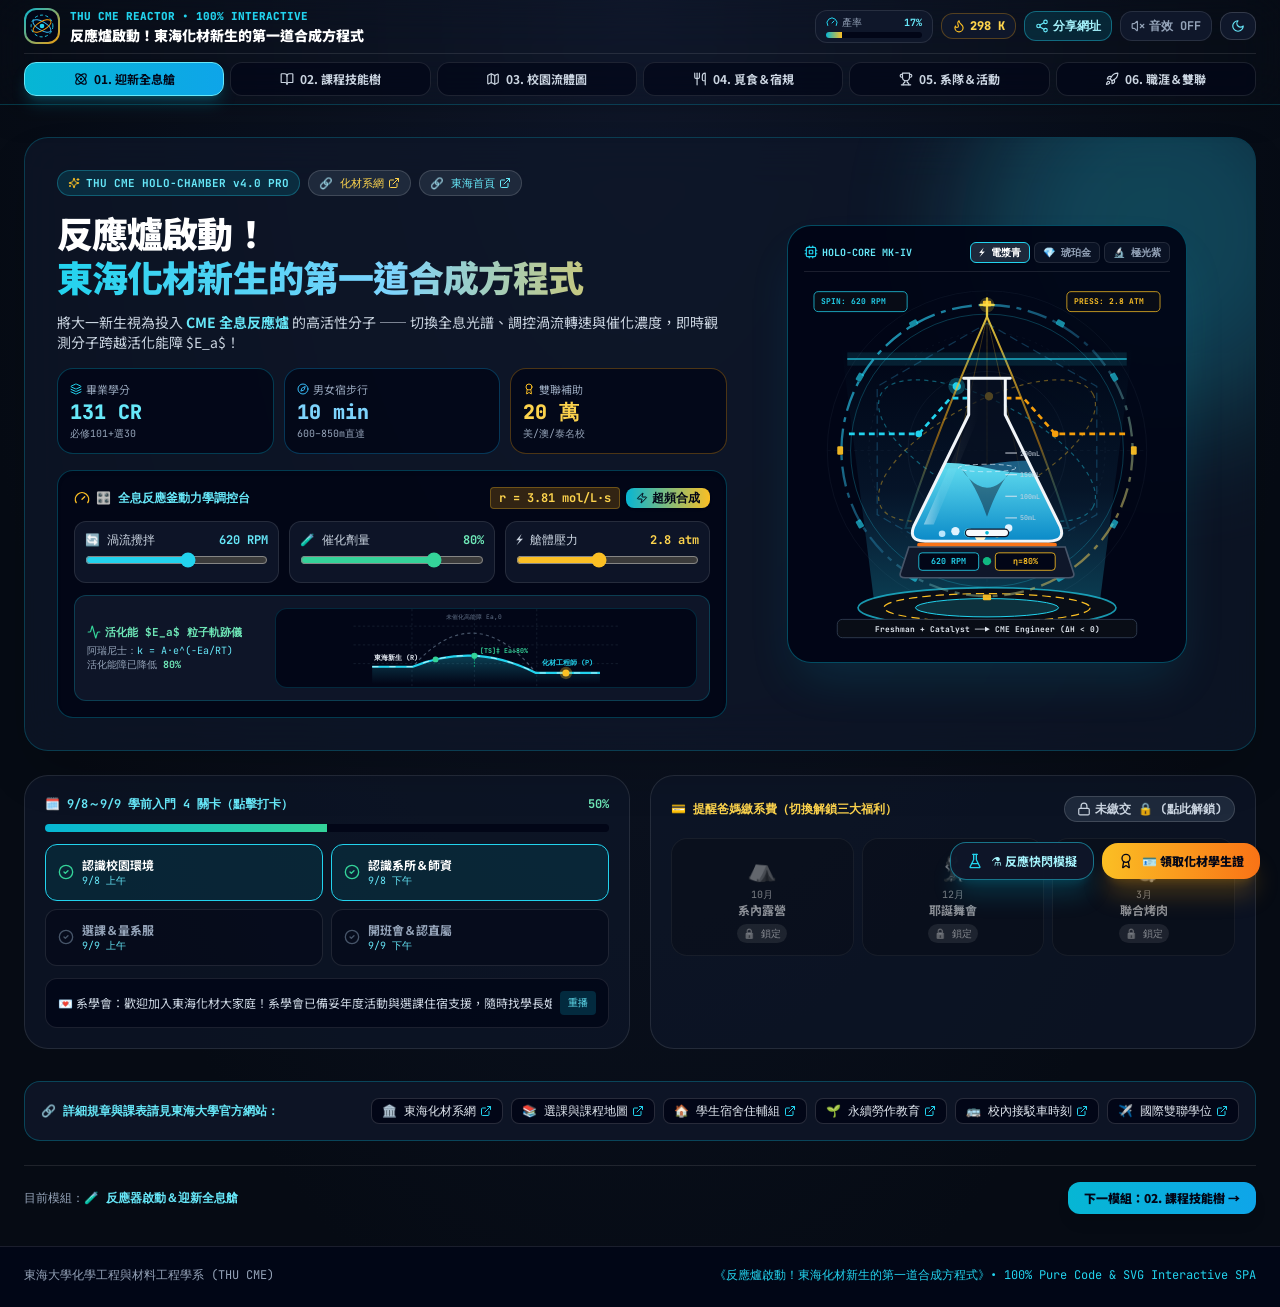
==== commit f777e1d4: "Fix Sparkles import and update clean build" ====
--- a/index.html
+++ b/index.html
@@ -10,7 +10,7 @@
   <link
     href="https://fonts.googleapis.com/css2?family=Inter:wght@400;600;700;900&family=JetBrains+Mono:wght@400;600;700;800&family=Noto+Sans+TC:wght@400;500;700;900&display=swap"
     rel="stylesheet">
-  <script type="module" crossorigin src="./assets/index-DQQYzD-l.js"></script>
+  <script type="module" crossorigin src="./assets/index-CS0-cRjy.js"></script>
   <link rel="stylesheet" crossorigin href="./assets/index-CqMVUluz.css">
 </head>
 
